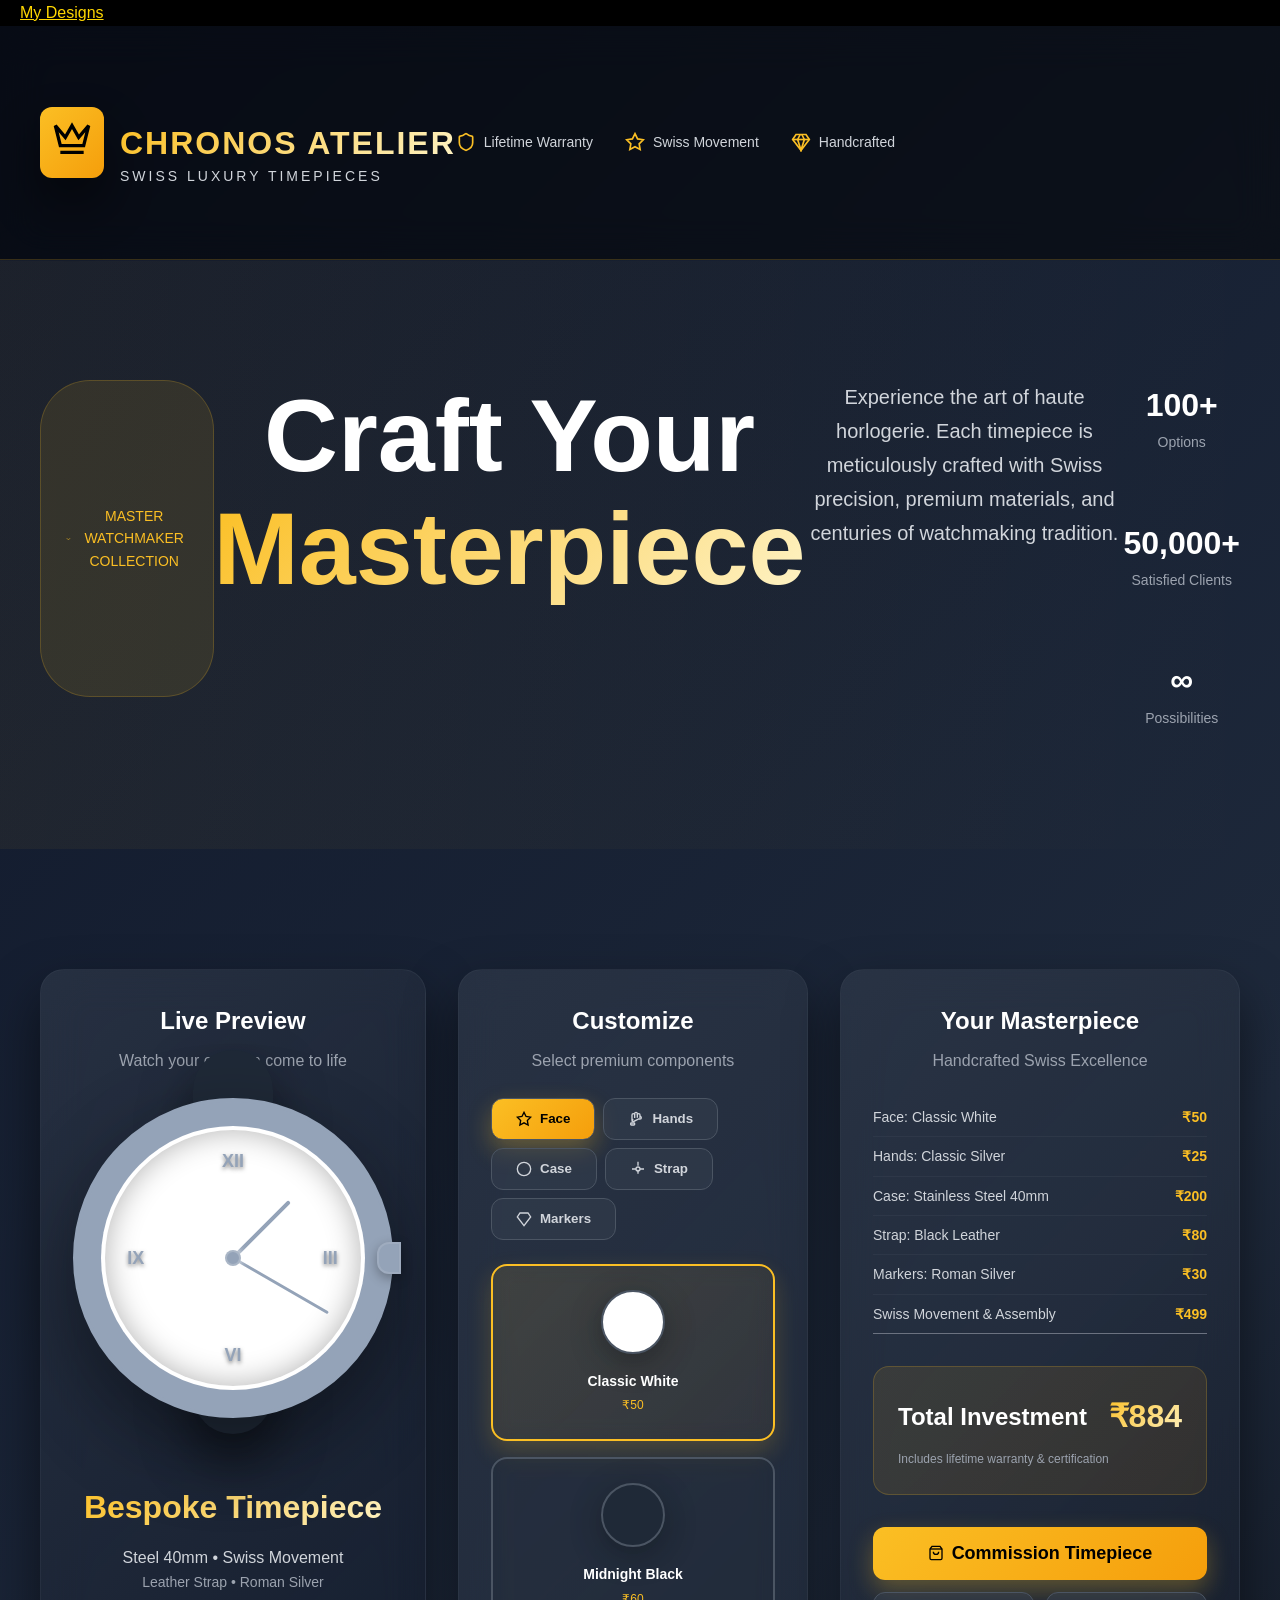
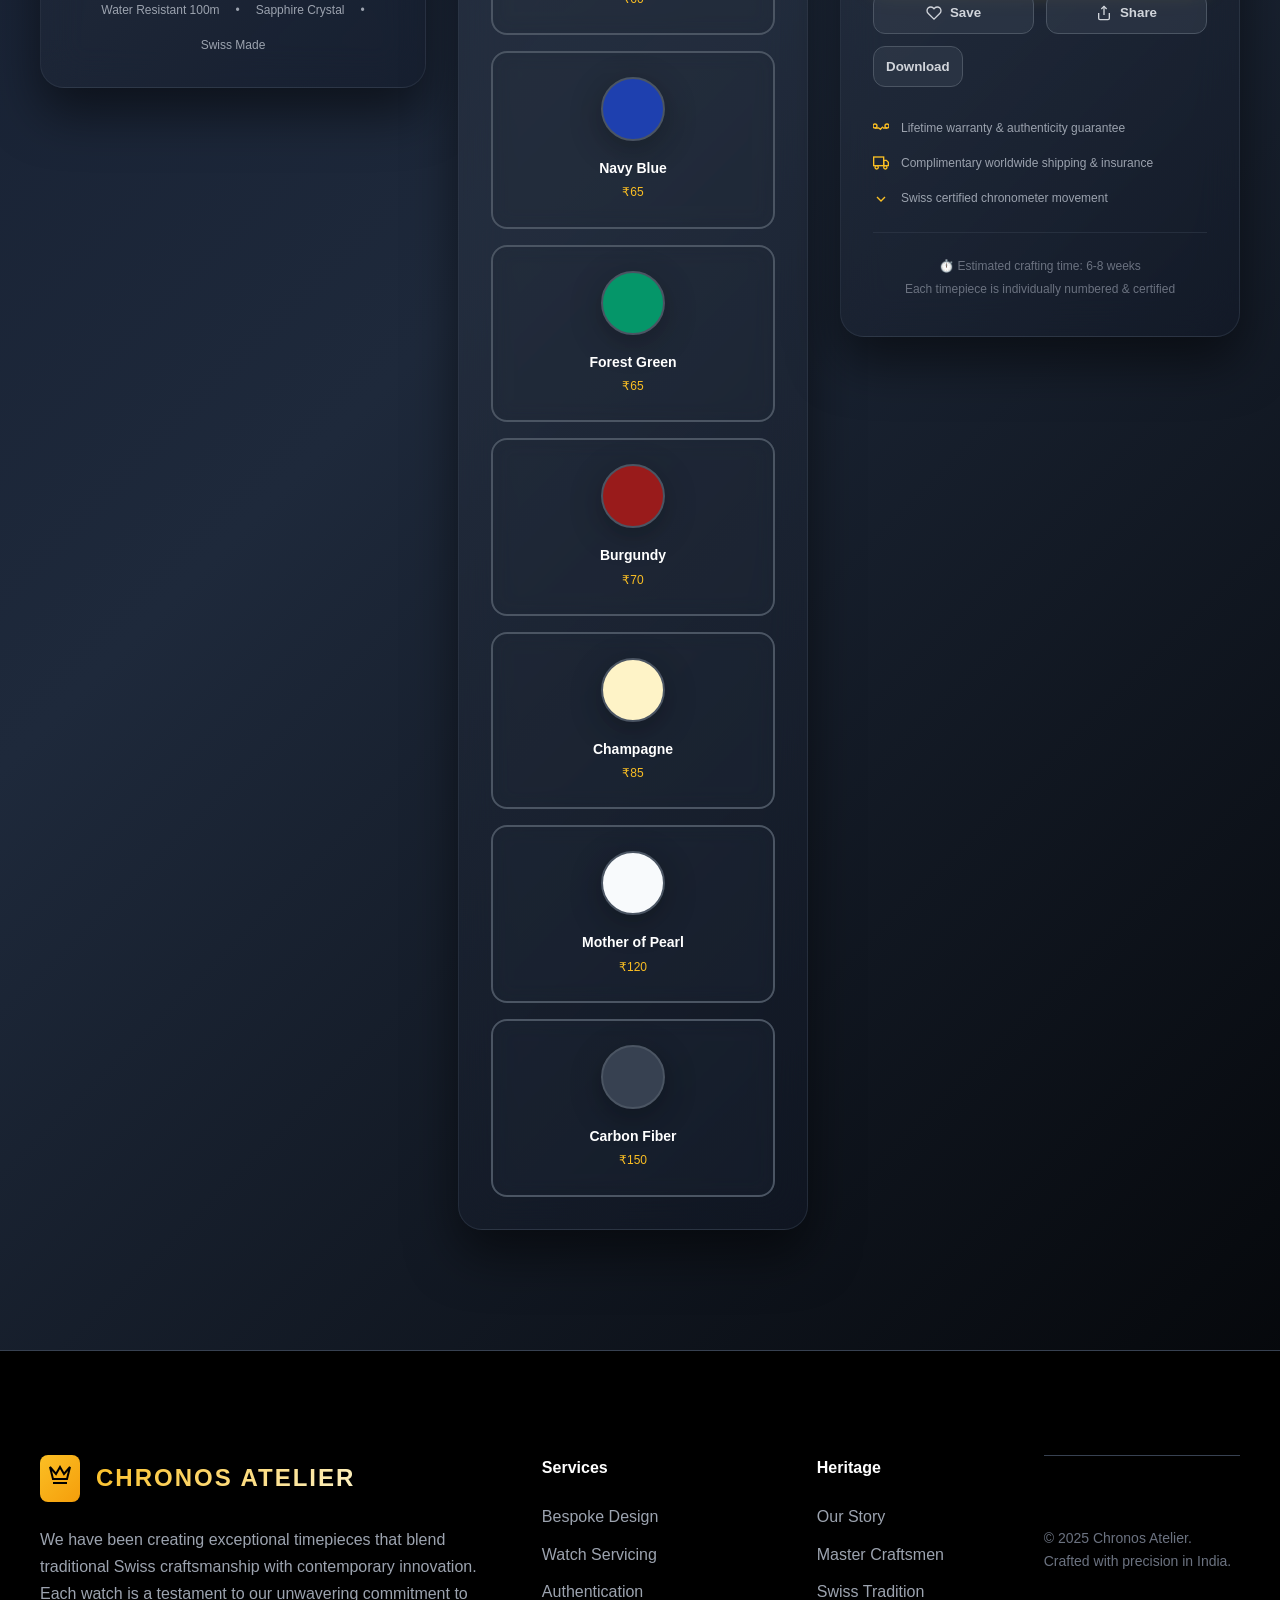
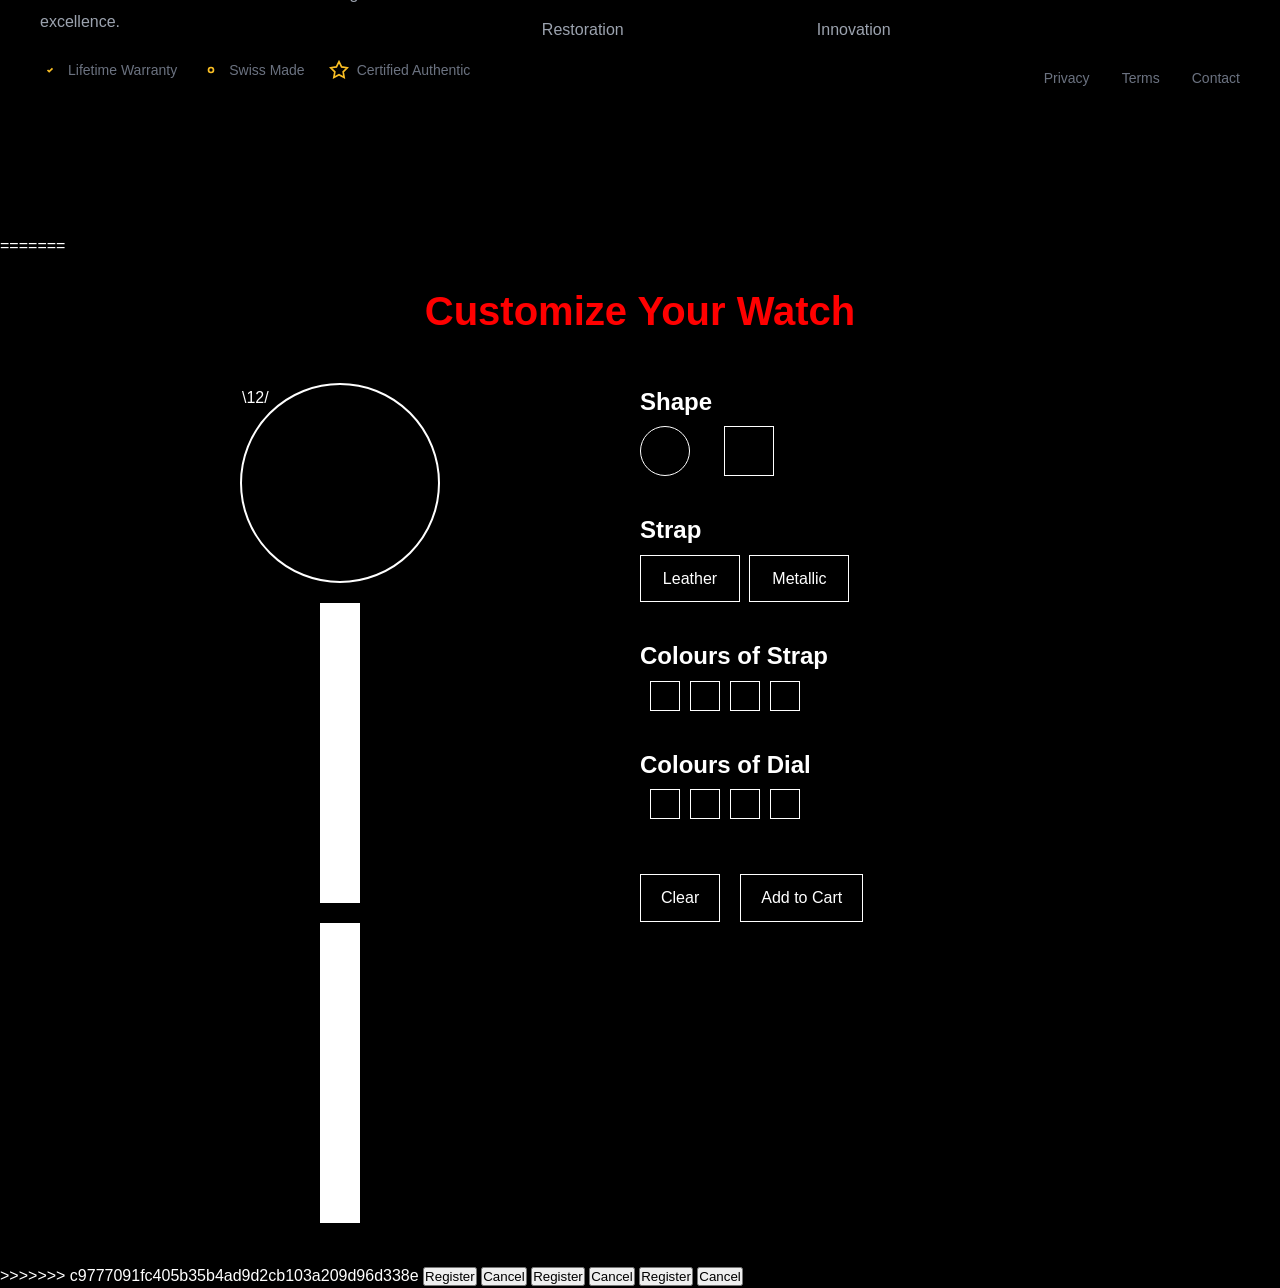
==== index.html @ 6aa7cb81 "test deploy" ====
<!DOCTYPE html>
<html lang="en">
<head>
    <meta charset="UTF-8">
    <meta name="viewport" content="width=device-width, initial-scale=1.0">
    <title>Chronos Atelier - Swiss Luxury Watch Customization</title>
    <link rel="stylesheet" href="style.css">
    <link rel="icon" type="image/png" href="icon.png">
    <a href="saved.html" style="color:gold; margin-left:20px;">My Designs</a>
</head>
<body>
    <div class="min-h-screen bg-gradient">
        <!-- Luxury Header -->
        <header class="header">
            <div class="container">
                <div class="header-content">
                    <div class="brand">
                        <div class="brand-icon">
                            <svg class="crown-icon" viewBox="0 0 24 24" fill="none" stroke="currentColor" stroke-width="2">
                                <path d="m2 4 3 12h14l3-12-6 7-4-7-4 7-6-7zm3 16h14">
                                <path d="M6 12l4-4 4 4 4-4"/>
                            </svg>
                        </div>
                        <div class="brand-text">
                            <h1 class="brand-title">CHRONOS ATELIER</h1>
                            <p class="brand-subtitle">Swiss Luxury Timepieces</p>
                        </div>
                    </div>
                    
                    <div class="header-features">
                        <div class="feature">
                            <svg class="feature-icon" viewBox="0 0 24 24" fill="none" stroke="currentColor" stroke-width="2">
                                <path d="M20 13c0 5-3.5 7.5-7.66 8.95a1 1 0 0 1-.67-.01C7.5 20.5 4 18 4 13V6a1 1 0 0 1 1-1c2 0 4.5-1.2 6.24-2.72a1.17 1.17 0 0 1 1.52 0C14.51 3.81 17 5 19 5a1 1 0 0 1 1 1z"/>
                            </svg>
                            <span>Lifetime Warranty</span>
                        </div>
                        <div class="feature">
                            <svg class="feature-icon" viewBox="0 0 24 24" fill="none" stroke="currentColor" stroke-width="2">
                                <polygon points="12,2 15.09,8.26 22,9.27 17,14.14 18.18,21.02 12,17.77 5.82,21.02 7,14.14 2,9.27 8.91,8.26"/>
                            </svg>
                            <span>Swiss Movement</span>
                        </div>
                        <div class="feature">
                            <svg class="feature-icon" viewBox="0 0 24 24" fill="none" stroke="currentColor" stroke-width="2">
                                <path d="M6 3h12l4 6-10 13L2 9l4-6z"/>
                                <path d="M11 3L8 9l4 13 4-13-3-6"/>
                                <path d="M2 9h20"/>
                            </svg>
                            <span>Handcrafted</span>
                        </div>
                    </div>
                </div>
            </div>
        </header>

        <!-- Hero Section -->
        <section class="hero">
            <div class="hero-overlay"></div>
            <div class="container hero-content">
                <div class="hero-badge">
                    <svg class="badge-icon" viewBox="0 0 24 24" fill="none" stroke="currentColor" stroke-width="2">
                        <path d="M6 9l6 6 6-6"/>
                    </svg>
                    <span>MASTER WATCHMAKER COLLECTION</span>
                </div>
                
                <h2 class="hero-title">
                    Craft Your
                    <span class="hero-title-accent">Masterpiece</span>
                </h2>
                
                <p class="hero-description">
                    Experience the art of haute horlogerie. Each timepiece is meticulously crafted with Swiss precision, 
                    premium materials, and centuries of watchmaking tradition.
                </p>
                
                <div class="hero-stats">
                    <div class="stat">
                        <div class="stat-number">100+</div>
                        <div class="stat-label">Options</div>
                    </div>
                    <div class="stat">
                        <div class="stat-number">50,000+</div>
                        <div class="stat-label">Satisfied Clients</div>
                    </div>
                    <div class="stat">
                        <div class="stat-number">∞</div>
                        <div class="stat-label">Possibilities</div>
                    </div>
                </div>
            </div>
        </section>

        <!-- Main Customization Area -->
        <main class="main-content">
            <div class="container">
                <div class="customization-grid">
                    <!-- Watch Display -->
                    <div class="watch-display-section">
                        <div class="watch-display-card">
                            <div class="card-header">
                                <h3 class="card-title">Live Preview</h3>
                                <p class="card-subtitle">Watch your creation come to life</p>
                            </div>
                            <div id="watchDisplay" class="watch-display">
                                <!-- Watch will be rendered here by JavaScript -->
                            </div>
                        </div>
                    </div>

                    <!-- Customization Panel -->
                    <div class="customization-section">
                        <div class="customization-card">
                            <div class="card-header">
                                <h3 class="card-title">Customize</h3>
                                <p class="card-subtitle">Select premium components</p>
                            </div>
                            
                            <!-- Tabs -->
                            <div class="tabs">
                                <button class="tab active" data-tab="face">
                                    <svg class="tab-icon" viewBox="0 0 24 24" fill="none" stroke="currentColor" stroke-width="2">
                                        <path d="M12 2l3.09 6.26L22 9.27l-5 4.87 1.18 6.88L12 17.77l-6.18 3.25L7 14.14 2 9.27l6.91-1.01L12 2z"/>
                                    </svg>
                                    <span>Face</span>
                                </button>
                                <button class="tab" data-tab="hands">
                                    <svg class="tab-icon" viewBox="0 0 24 24" fill="none" stroke="currentColor" stroke-width="2">
                                        <path d="M18 11V6a2 2 0 0 0-2-2v0a2 2 0 0 0-2 2v0"/>
                                        <path d="M14 10V4a2 2 0 0 0-2-2v0a2 2 0 0 0-2 2v2"/>
                                        <path d="M10 10.5V6a2 2 0 0 0-2-2v0a2 2 0 0 0-2 2v8"/>
                                        <path d="M18 8a2 2 0 1 1 0 4h-2l-8 4-2-1 1.5-3"/>
                                        <path d="M9 21a1 1 0 0 0 1-1v-1a1 1 0 0 0-1-1H5a1 1 0 0 0-1 1v1a1 1 0 0 0 1 1h4z"/>
                                    </svg>
                                    <span>Hands</span>
                                </button>
                                <button class="tab" data-tab="case">
                                    <svg class="tab-icon" viewBox="0 0 24 24" fill="none" stroke="currentColor" stroke-width="2">
                                        <circle cx="12" cy="12" r="10"/>
                                    </svg>
                                    <span>Case</span>
                                </button>
                                <button class="tab" data-tab="strap">
                                    <svg class="tab-icon" viewBox="0 0 24 24" fill="none" stroke="currentColor" stroke-width="2">
                                        <circle cx="12" cy="12" r="3"/>
                                        <path d="M12 1v6m0 6v6"/>
                                        <path d="m21 12-6 0m-6 0-6 0"/>
                                    </svg>
                                    <span>Strap</span>
                                </button>
                                <button class="tab" data-tab="markers">
                                    <svg class="tab-icon" viewBox="0 0 24 24" fill="none" stroke="currentColor" stroke-width="2">
                                        <path d="M6 3h12l4 6-10 13L2 9l4-6z"/>
                                    </svg>
                                    <span>Markers</span>
                                </button>
                            </div>

                            <!-- Options Grid -->
                            <div id="optionsGrid" class="options-grid">
                                <!-- Options will be rendered here by JavaScript -->
                            </div>
                        </div>
                    </div>

                    <!-- Price & Actions -->
                    <div class="price-section">
                        <div id="priceDisplay" class="price-card">
                            <!-- Price display will be rendered here by JavaScript -->
                        </div>
                    </div>
                </div>
            </div>
        </main>

        <!-- Premium Footer -->
        <footer class="footer">
            <div class="container">
                <div class="footer-content">
                    <div class="footer-brand">
                        <div class="brand">
                            <div class="brand-icon small">
                                <svg class="crown-icon" viewBox="0 0 24 24" fill="none" stroke="currentColor" stroke-width="2">
                                    <path d="m2 4 3 12h14l3-12-6 7-4-7-4 7-6-7zm3 16h14">
                                    <path d="M6 12l4-4 4 4 4-4"/>
                                </svg>
                            </div>
                            <span class="brand-title">CHRONOS ATELIER</span>
                        </div>
                        <p class="footer-description">
                            We have been creating exceptional timepieces that blend traditional Swiss 
                            craftsmanship with contemporary innovation. Each watch is a testament to our unwavering 
                            commitment to excellence.
                        </p>
                        <div class="footer-features">
                            <div class="footer-feature">
                                <svg class="feature-icon" viewBox="0 0 24 24" fill="none" stroke="currentColor" stroke-width="2">
                                    <path d="M9 12l2 2 4-4"/>
                                </svg>
                                <span>Lifetime Warranty</span>
                            </div>
                            <div class="footer-feature">
                                <svg class="feature-icon" viewBox="0 0 24 24" fill="none" stroke="currentColor" stroke-width="2">
                                    <circle cx="12" cy="12" r="3"/>
                                </svg>
                                <span>Swiss Made</span>
                            </div>
                            <div class="footer-feature">
                                <svg class="feature-icon" viewBox="0 0 24 24" fill="none" stroke="currentColor" stroke-width="2">
                                    <polygon points="12,2 15.09,8.26 22,9.27 17,14.14 18.18,21.02 12,17.77 5.82,21.02 7,14.14 2,9.27 8.91,8.26"/>
                                </svg>
                                <span>Certified Authentic</span>
                            </div>
                        </div>
                    </div>
                    
                    <div class="footer-column">
                        <h4 class="footer-title">Services</h4>
                        <ul class="footer-links">
                            <li><a href="#">Bespoke Design</a></li>
                            <li><a href="#">Watch Servicing</a></li>
                            <li><a href="#">Authentication</a></li>
                            <li><a href="#">Restoration</a></li>
                        </ul>
                    </div>
                    
                    <div class="footer-column">
                        <h4 class="footer-title">Heritage</h4>
                        <ul class="footer-links">
                            <li><a href="#">Our Story</a></li>
                            <li><a href="#">Master Craftsmen</a></li>
                            <li><a href="#">Swiss Tradition</a></li>
                            <li><a href="#">Innovation</a></li>
                        </ul>
                    </div>
                </div>
                
                <div class="footer-bottom">
                    <p class="footer-copyright">
                        © 2025 Chronos Atelier. Crafted with precision in India.
                    </p>
                    <div class="footer-legal">
                        <a href="#">Privacy</a>
                        <a href="#">Terms</a>
                        <a href="#">Contact</a>
                    </div>
                </div>
            </div>
        </footer>
    </div>
    <div id="loginModal" class="login-modal hidden">
  <div class="login-box">
    <h2>Login Required</h2>

    <input type="email" id="email" placeholder="Enter email">
    <input type="password" id="password" placeholder="Enter password">

    <p id="authMessage" class="auth-message"></p>

    <div class="login-actions">
      <button onclick="login()">Login</button>
      <button onclick="closeLogin()">Cancel</button>
    </div>

    <p class="register-link">
      Don't have an account? <span onclick="showRegister()">Register</span>
    </p>
  </div>
</div>
<div id="registerModal" class="login-modal hidden">
  <div class="login-box">
    <h2>Create Account</h2>

    <input type="email" id="regEmail" placeholder="Enter email">
    <input type="password" id="regPassword" placeholder="Enter password">

    <p id="registerMessage" class="auth-message"></p>

    <div class="login-actions">
      <button onclick="register()">Register</button>
      <button onclick="closeRegister()">Cancel</button>
    </div>
  </div>
</div>
    
    <script src="script.js"></script>
    <script src="https://html2canvas.hertzen.com/dist/html2canvas.min.js"></script>
</body>
</html>
=======
<!DOCTYPE html>
<html lang="en">
<head>
  <meta charset="UTF-8">
  <meta name="viewport" content="width=device-width, initial-scale=1.0">
  <title>Watch Customization</title>
  <link rel="icon" type="image/x-icon" href="Icon.png">         
  <link rel="stylesheet" href="style.css">              
  <script src="script.js"></script>
</head>
<body>
  <h1>Customize Your Watch</h1>
  <div class="container">
    
    <!-- Watch Preview -->
    <div class="watch-preview">
      <div class="watch-dial">\12/</div>
      <div class="watch-strap1"></div>
      <div class="watch-strap2"></div>
    </div>  

    <!-- Customization Options -->
    <div class="options">
      
      <!-- Shape -->
      <div class="section">
        <h2>Shape</h2>
        <div class="shape-options">
          <div class="circle-shape"></div>
          <div class="square-shape"></div>
        </div>
      </div>

      <!-- Strap -->
      <div class="section">
        <h2>Strap</h2>
        <div class="strap-type">
          <div class="option-box">Leather</div>
          <div class="option-box">Metallic</div>
        </div>
      </div>

      <!-- Strap Colors -->
      <div class="section">
        <h2>Colours of Strap</h2>
        <div class="color-row">
          <div class="color-box1"></div>
          <div class="color-box"></div>
          <div class="color-box"></div>
          <div class="color-box"></div>
          <div class="color-box"></div>
        </div>
      </div>

      <!-- Dial Colors -->
      <div class="section">
        <h2>Colours of Dial</h2>
        <div class="color-row">
          <div class="color-box6"></div>
          <div class="color-box"></div>
          <div class="color-box"></div>
          <div class="color-box"></div>
          <div class="color-box"></div>
        </div>
      </div>

      <!-- Buttons -->
      <div class="section buttons">
        <div class="btn">Clear</div>
        <div class="btn">Add to Cart</div>
      </div>

    </div>
  </div>
</body>
</html>
>>>>>>> c9777091fc405b35b4ad9d2cb103a209d96d338e

      <button onclick="register()">Register</button>
      <button onclick="closeRegister()">Cancel</button>
    </div>
  </div>
</div>
    
    <script src="script.js"></script>
    <script src="https://html2canvas.hertzen.com/dist/html2canvas.min.js"></script>
</body>
</html>
      <button onclick="register()">Register</button>
      <button onclick="closeRegister()">Cancel</button>
    </div>
  </div>
</div>
    
    <script src="script.js"></script>
    <script src="https://html2canvas.hertzen.com/dist/html2canvas.min.js"></script>
</body>
</html>
      <button onclick="register()">Register</button>
      <button onclick="closeRegister()">Cancel</button>
    </div>
  </div>
</div>
    
    <script src="script.js"></script>
    <script src="https://html2canvas.hertzen.com/dist/html2canvas.min.js"></script>
</body>
</html>
---- style.css ----
/* Reset and Base Styles */
* {
    margin: 0;
    padding: 0;
    box-sizing: border-box;
}

body {
    font-family: -apple-system, BlinkMacSystemFont, 'Segoe UI', Roboto, Oxygen, Ubuntu, Cantarell, sans-serif;
    line-height: 1.6;
    color: #ffffff;
}

.container {
    max-width: 1400px;
    margin: 0 auto;
    padding: 0 24px;
}

/* Background Gradients */
.bg-gradient {
    background: linear-gradient(135deg, #0f172a 0%, #1e293b 50%, #000000 100%);
    min-height: 100vh;
}

/* Header Styles */
.header {
    background: rgba(0, 0, 0, 0.5);
    backdrop-filter: blur(20px);
    border-bottom: 1px solid rgba(251, 191, 36, 0.2);
    position: sticky;
    top: 0;
    z-index: 100;
}

.header-content {
    display: flex;
    justify-content: space-between;
    align-items: center;
    padding: 32px 0;
}

.brand {
    display: flex;
    align-items: center;
    gap: 16px;
}

.brand-icon {
    background: linear-gradient(135deg, #fbbf24 0%, #f59e0b 100%);
    padding: 12px;
    border-radius: 12px;
    box-shadow: 0 25px 50px rgba(0, 0, 0, 0.5);
}

.brand-icon.small {
    padding: 8px;
    border-radius: 8px;
}

.crown-icon {
    width: 40px;
    height: 40px;
    color: #000000;
}

.brand-icon.small .crown-icon {
    width: 24px;
    height: 24px;
}

.brand-title {
    font-size: 32px;
    font-weight: 700;
    background: linear-gradient(135deg, #fbbf24 0%, #fef3c7 100%);
    -webkit-background-clip: text;
    background-clip: text;
    -webkit-text-fill-color: transparent;
    letter-spacing: 2px;
}

.brand-subtitle {
    color: #d1d5db;
    font-size: 14px;
    letter-spacing: 3px;
    text-transform: uppercase;
    margin-top: -4px;
}

.header-features {
    display: flex;
    gap: 32px;
}

.feature {
    display: flex;
    align-items: center;
    gap: 8px;
    color: #d1d5db;
}

.feature-icon {
    width: 20px;
    height: 20px;
    color: #fbbf24;
}

.feature span {
    font-size: 14px;
}

/* Hero Section */
.hero {
    position: relative;
    padding: 80px 0;
    overflow: hidden;
}

.hero-overlay {
    position: absolute;
    inset: 0;
    background: linear-gradient(90deg, rgba(251, 191, 36, 0.05) 0%, transparent 100%);
}

.hero-content {
    text-align: center;
    position: relative;
    z-index: 10;
}

.hero-badge {
    display: inline-flex;
    align-items: center;
    gap: 8px;
    background: rgba(251, 191, 36, 0.1);
    border: 1px solid rgba(251, 191, 36, 0.2);
    border-radius: 50px;
    padding: 8px 24px;
    margin-bottom: 32px;
}

.badge-icon {
    width: 16px;
    height: 16px;
    color: #fbbf24;
}

.hero-badge span {
    color: #fbbf24;
    font-size: 14px;
    font-weight: 500;
}

.hero-title {
    font-size: clamp(48px, 8vw, 112px);
    font-weight: 700;
    color: #ffffff;
    margin-bottom: 24px;
    line-height: 1.1;
}

.hero-title-accent {
    display: block;
    background: linear-gradient(135deg, #fbbf24 0%, #fef3c7 100%);
    -webkit-background-clip: text;
    background-clip: text;
    -webkit-text-fill-color: transparent;
}

.hero-description {
    font-size: 20px;
    color: #d1d5db;
    margin-bottom: 48px;
    max-width: 768px;
    margin-left: auto;
    margin-right: auto;
    line-height: 1.7;
}

.hero-stats {
    display: flex;
    justify-content: center;
    gap: 64px;
    flex-wrap: wrap;
    color: #9ca3af;
}

.stat {
    text-align: center;
}

.stat-number {
    font-size: 32px;
    font-weight: 700;
    color: #ffffff;
}

.stat-label {
    font-size: 14px;
}

/* Main Content */
.main-content {
    padding: 80px 0;
}

.customization-grid {
    display: grid;
    grid-template-columns: 1fr 1fr 400px;
    gap: 32px;
}

/* Cards */
.watch-display-card,
.customization-card,
.price-card {
    background: linear-gradient(135deg, rgba(55, 65, 81, 0.5) 0%, rgba(17, 24, 39, 0.5) 100%);
    backdrop-filter: blur(20px);
    border-radius: 24px;
    box-shadow: 0 25px 50px rgba(0, 0, 0, 0.5);
    border: 1px solid rgba(55, 65, 81, 0.5);
    padding: 32px;
}

.price-card {
    position: sticky;
    top: 32px;
}

.card-header {
    text-align: center;
    margin-bottom: 24px;
}

.card-title {
    font-size: 24px;
    font-weight: 700;
    color: #ffffff;
    margin-bottom: 8px;
}

.card-subtitle {
    color: #9ca3af;
}

/* Watch Display */
.watch-display {
    display: flex;
    flex-direction: column;
    align-items: center;
    gap: 32px;
}

.watch-container {
    position: relative;
}

.watch-strap {
    width: 80px;
    height: 384px;
    border-radius: 50px;
    position: absolute;
    top: -48px;
    left: 50%;
    transform: translateX(-50%);
    box-shadow: 0 25px 50px rgba(0, 0, 0, 0.5);
    transition: all 0.5s ease;
}

.watch-case {
    width: 320px;
    height: 320px;
    border-radius: 50%;
    padding: 24px;
    box-shadow: 0 30px 80px rgba(0, 0, 0, 0.4);
    border: 4px solid;
    position: relative;
    transition: all 0.5s ease;
}

.watch-face {
    width: 100%;
    height: 100%;
    border-radius: 50%;
    position: relative;
    overflow: hidden;
    transition: all 0.5s ease;
    border: 4px solid rgba(255, 255, 255, 0.3);
    box-shadow: inset 0 0 30px rgba(0, 0, 0, 0.3);
}

.watch-markers {
    position: absolute;
    inset: 0;
}

.marker {
    position: absolute;
    transform: translate(-50%, -50%);
    font-weight: 700;
    text-shadow: 0 2px 4px rgba(0, 0, 0, 0.5);
}

.marker.roman {
    font-size: 18px;
}

.marker.arabic {
    font-size: 18px;
}

.marker.indices {
    width: 6px;
    height: 24px;
    border-radius: 3px;
}

.marker.indices.major {
    width: 6px;
    height: 24px;
}

.marker.indices.minor {
    width: 4px;
    height: 16px;
}

.marker.diamonds {
    width: 12px;
    height: 12px;
    border-radius: 50%;
    box-shadow: 0 0 8px rgba(255, 255, 255, 0.8);
    filter: brightness(1.5);
}

.marker.dots {
    border-radius: 50%;
}

.marker.dots.major {
    width: 10px;
    height: 10px;
    box-shadow: 0 0 4px currentColor;
}

.marker.dots.minor {
    width: 6px;
    height: 6px;
}

.marker.lines {
    border-radius: 2px;
}

.marker.lines.major {
    width: 4px;
    height: 20px;
}

.marker.lines.minor {
    width: 2px;
    height: 12px;
}

.watch-hands {
    position: absolute;
    inset: 0;
}

.watch-hand {
    position: absolute;
    top: 50%;
    left: 50%;
    transform-origin: bottom center;
    border-radius: 50px;
    box-shadow: 0 0 8px currentColor;
    transition: all 0.7s ease;
}

.hour-hand {
    width: 4px;
    height: 80px;
    transform: translate(-50%, -100%) rotate(45deg);
}

.minute-hand {
    width: 3px;
    height: 110px;
    transform: translate(-50%, -100%) rotate(120deg);
}

.second-hand {
    width: 1px;
    height: 120px;
    background-color: #ef4444 !important;
    transform: translate(-50%, -100%) rotate(270deg);
    box-shadow: 0 0 6px #ef4444;
}

.center-dot {
    position: absolute;
    width: 16px;
    height: 16px;
    border-radius: 50%;
    top: 50%;
    left: 50%;
    transform: translate(-50%, -50%);
    z-index: 30;
    box-shadow: 0 0 10px currentColor;
    border: 2px solid rgba(255, 255, 255, 0.2);
}

.crown {
    position: absolute;
    width: 24px;
    height: 32px;
    border-radius: 12px 0 0 12px;
    right: -12px;
    top: 50%;
    transform: translateY(-50%);
    box-shadow: 0 4px 12px rgba(0, 0, 0, 0.3);
    border: 2px solid rgba(255, 255, 255, 0.1);
}

.watch-details {
    text-align: center;
    margin-top: 32px;
}

.watch-title {
    font-size: 32px;
    font-weight: 700;
    background: linear-gradient(135deg, #fbbf24 0%, #fef3c7 100%);
    -webkit-background-clip: text;
    background-clip: text;
    -webkit-text-fill-color: transparent;
    margin-bottom: 12px;
}

.watch-specs {
    color: #d1d5db;
    margin-bottom: 8px;
}

.watch-features {
    display: flex;
    justify-content: center;
    gap: 16px;
    font-size: 12px;
    color: #9ca3af;
    flex-wrap: wrap;
}

/* Tabs */
.tabs {
    display: flex;
    flex-wrap: wrap;
    gap: 8px;
    margin-bottom: 24px;
}

.tab {
    display: flex;
    align-items: center;
    gap: 8px;
    padding: 12px 24px;
    border-radius: 12px;
    font-weight: 600;
    transition: all 0.3s ease;
    border: 1px solid #4b5563;
    background: rgba(55, 65, 81, 0.5);
    color: #d1d5db;
    cursor: pointer;
}

.tab:hover {
    background: rgba(75, 85, 99, 0.5);
    color: #ffffff;
}

.tab.active {
    background: linear-gradient(135deg, #fbbf24 0%, #f59e0b 100%);
    color: #000000;
    box-shadow: 0 10px 25px rgba(251, 191, 36, 0.3);
}

.tab-icon {
    width: 16px;
    height: 16px;
}

/* Options Grid */
.options-grid {
    display: grid;
    grid-template-columns: repeat(auto-fit, minmax(140px, 1fr));
    gap: 16px;
}

.option {
    padding: 24px;
    border-radius: 16px;
    border: 2px solid #4b5563;
    transition: all 0.3s ease;
    background: rgba(31, 41, 55, 0.3);
    backdrop-filter: blur(10px);
    cursor: pointer;
    text-align: center;
}

.option:hover {
    transform: scale(1.05);
    box-shadow: 0 10px 25px rgba(0, 0, 0, 0.3);
    border-color: #6b7280;
}

.option.selected {
    border-color: #fbbf24;
    box-shadow: 0 10px 25px rgba(251, 191, 36, 0.2);
    background: linear-gradient(135deg, rgba(251, 191, 36, 0.1) 0%, rgba(245, 158, 11, 0.05) 100%);
}

.option-preview {
    width: 64px;
    height: 64px;
    border-radius: 50%;
    margin: 0 auto 16px;
    border: 2px solid #4b5563;
    box-shadow: 0 8px 32px rgba(0, 0, 0, 0.3);
    transition: all 0.3s ease;
}

.option:hover .option-preview {
    box-shadow: 0 12px 40px rgba(0, 0, 0, 0.4);
}

.option-name {
    font-size: 14px;
    font-weight: 600;
    color: #ffffff;
    margin-bottom: 4px;
}

.option-material {
    font-size: 12px;
    color: #9ca3af;
    margin-bottom: 4px;
}

.option-price {
    font-size: 12px;
    font-weight: 500;
    color: #fbbf24;
}

/* Price Display */
.price-breakdown {
    margin-bottom: 32px;
}

.price-item {
    display: flex;
    justify-content: space-between;
    align-items: center;
    padding: 8px 0;
    border-bottom: 1px solid rgba(55, 65, 81, 0.5);
    font-size: 14px;
}

.price-item-name {
    color: #d1d5db;
}

.price-item-value {
    font-weight: 600;
    color: #fbbf24;
}

.price-total {
    background: linear-gradient(135deg, rgba(251, 191, 36, 0.1) 0%, rgba(245, 158, 11, 0.1) 100%);
    border: 1px solid rgba(251, 191, 36, 0.2);
    border-radius: 16px;
    padding: 24px;
    margin-bottom: 32px;
}

.price-total-row {
    display: flex;
    justify-content: space-between;
    align-items: center;
}

.price-total-label {
    font-size: 24px;
    font-weight: 700;
    color: #ffffff;
}

.price-total-value {
    font-size: 32px;
    font-weight: 700;
    background: linear-gradient(135deg, #fbbf24 0%, #fef3c7 100%);
    -webkit-background-clip: text;
    background-clip: text;
    -webkit-text-fill-color: transparent;
}

.price-note {
    font-size: 12px;
    color: #9ca3af;
    margin-top: 8px;
}

.action-buttons {
    margin-bottom: 32px;
}

.btn-primary {
    width: 100%;
    background: linear-gradient(135deg, #fbbf24 0%, #f59e0b 100%);
    color: #000000;
    padding: 16px;
    border-radius: 12px;
    font-weight: 700;
    font-size: 18px;
    border: none;
    cursor: pointer;
    transition: all 0.3s ease;
    box-shadow: 0 10px 25px rgba(251, 191, 36, 0.3);
    display: flex;
    align-items: center;
    justify-content: center;
    gap: 8px;
    margin-bottom: 12px;
}

.btn-primary:hover {
    background: linear-gradient(135deg, #f59e0b 0%, #d97706 100%);
    box-shadow: 0 15px 35px rgba(251, 191, 36, 0.5);
    transform: scale(1.02);
}

.secondary-buttons {
    display: grid;
    grid-template-columns: 1fr 1fr;
    gap: 12px;
}

.btn-secondary {
    background: rgba(55, 65, 81, 0.5);
    color: #d1d5db;
    padding: 12px;
    border-radius: 12px;
    font-weight: 600;
    border: 1px solid #4b5563;
    cursor: pointer;
    transition: all 0.3s ease;
    display: flex;
    align-items: center;
    justify-content: center;
    gap: 8px;
}

.btn-secondary:hover {
    background: rgba(75, 85, 99, 0.5);
    color: #ffffff;
}

.btn-icon {
    width: 16px;
    height: 16px;
}

.guarantees {
    margin-bottom: 24px;
}

.guarantee {
    display: flex;
    align-items: center;
    gap: 12px;
    margin-bottom: 16px;
    font-size: 12px;
    color: #9ca3af;
}

.guarantee-icon {
    width: 16px;
    height: 16px;
    color: #fbbf24;
}

.delivery-info {
    padding-top: 24px;
    border-top: 1px solid rgba(55, 65, 81, 0.5);
    text-align: center;
}

.delivery-info p {
    font-size: 12px;
    color: #6b7280;
    margin-bottom: 4px;
}

/* Footer */
.footer {
    background: #000000;
    border-top: 1px solid #374151;
    padding: 64px 0;
}

.footer-content {
    display: grid;
    grid-template-columns: 2fr 1fr 1fr;
    gap: 48px;
    margin-bottom: 48px;
}

.footer-brand .brand-title {
    font-size: 24px;
}

.footer-description {
    color: #9ca3af;
    margin: 24px 0;
    line-height: 1.7;
}

.footer-features {
    display: flex;
    flex-wrap: wrap;
    gap: 24px;
}

.footer-feature {
    display: flex;
    align-items: center;
    gap: 8px;
    font-size: 14px;
    color: #6b7280;
}

.footer-title {
    font-weight: 700;
    color: #ffffff;
    margin-bottom: 24px;
}

.footer-links {
    list-style: none;
}

.footer-links li {
    margin-bottom: 12px;
}

.footer-links a {
    color: #9ca3af;
    text-decoration: none;
    transition: color 0.3s ease;
}

.footer-links a:hover {
    color: #fbbf24;
}

.footer-bottom {
    display: flex;
    justify-content: space-between;
    align-items: center;
    padding-top: 32px;
    border-top: 1px solid #374151;
    flex-wrap: wrap;
    gap: 16px;
}

.footer-copyright {
    color: #6b7280;
    font-size: 14px;
}

.footer-legal {
    display: flex;
    gap: 32px;
}

.footer-legal a {
    color: #6b7280;
    text-decoration: none;
    font-size: 14px;
    transition: color 0.3s ease;
}

.footer-legal a:hover {
    color: #fbbf24;
}

/* LOGIN MODAL UPGRADE */
.login-modal {
  position: fixed;
  inset: 0;
  background: rgba(0, 0, 0, 0.75);
  backdrop-filter: blur(8px);
  display: flex;
  align-items: center;
  justify-content: center;
  z-index: 999;
}

/* Glass Card */
.login-box {
  background: linear-gradient(135deg, rgba(31,41,55,0.9), rgba(17,24,39,0.95));
  border: 1px solid rgba(251,191,36,0.2);
  border-radius: 20px;
  padding: 40px;
  width: 380px;
  text-align: center;
  box-shadow: 0 25px 60px rgba(0,0,0,0.7);
  animation: fadeInScale 0.3s ease;
}

/* Title */
.login-box h2 {
  color: #fbbf24;
  margin-bottom: 24px;
  font-size: 26px;
  font-weight: 700;
}

/* Inputs */
.login-box input {
  width: 100%;
  padding: 12px 14px;
  margin-bottom: 16px;
  border-radius: 10px;
  border: 1px solid #4b5563;
  background: rgba(0,0,0,0.4);
  color: #fff;
  font-size: 14px;
  outline: none;
  transition: 0.3s;
}

.login-box input:focus {
  border-color: #fbbf24;
  box-shadow: 0 0 10px rgba(251,191,36,0.3);
}

/* Buttons container */
.login-actions {
  display: flex;
  gap: 12px;
  margin-top: 10px;
}

/* Login button (primary) */
.login-box button:first-child {
  flex: 1;
  background: linear-gradient(135deg, #fbbf24, #f59e0b);
  border: none;
  padding: 12px;
  border-radius: 10px;
  font-weight: 700;
  color: #000;
  cursor: pointer;
  transition: 0.3s;
}

.login-box button:first-child:hover {
  transform: scale(1.03);
  box-shadow: 0 10px 20px rgba(251,191,36,0.4);
}

/* Cancel button */
.login-box button:last-child {
  flex: 1;
  background: rgba(55,65,81,0.6);
  border: 1px solid #4b5563;
  color: #ddd;
  padding: 12px;
  border-radius: 10px;
  cursor: pointer;
  transition: 0.3s;
}

.login-box button:last-child:hover {
  background: rgba(75,85,99,0.7);
  color: #fff;
}

/* Animation */
@keyframes fadeInScale {
  from {
    opacity: 0;
    transform: scale(0.9);
  }
  to {
    opacity: 1;
    transform: scale(1);
  }
}

.auth-message {
  font-size: 13px;
  color: #f87171;
  margin-bottom: 10px;
}

.register-link {
  margin-top: 15px;
  font-size: 13px;
  color: #9ca3af;
}

.register-link span {
  color: #fbbf24;
  cursor: pointer;
}

.hidden {
  display: none !important;
}
/* Responsive Design */
@media (max-width: 1200px) {
    .customization-grid {
        grid-template-columns: 1fr 1fr;
        gap: 24px;
    }
    
    .price-section {
        grid-column: 1 / -1;
    }
}

@media (max-width: 768px) {
    .header-features {
        display: none;
    }
    
    .hero-stats {
        gap: 32px;
    }
    
    .customization-grid {
        grid-template-columns: 1fr;
        gap: 24px;
    }
    
    .watch-case {
        width: 280px;
        height: 280px;
    }
    
    .tabs {
        justify-content: center;
    }
    
    .tab {
        flex: 1;
        min-width: 0;
        justify-content: center;
    }
    
    .tab span {
        display: none;
    }
    
    .footer-content {
        grid-template-columns: 1fr;
        gap: 32px;
    }
    
    .footer-bottom {
        flex-direction: column;
        text-align: center;
    }
}

@media (max-width: 480px) {
    .container {
        padding: 0 16px;
    }
    
    .watch-display-card,
    .customization-card,
    .price-card {
        padding: 24px;
    }
    
    .options-grid {
        grid-template-columns: repeat(2, 1fr);
    }
}

body {
  background-color: black;
  color: white;
  font-family: sans-serif;
  margin: 0;
  padding: 0;
}

h1 {
  text-align: center;
  color: red;
  font-size: 40px;
  margin-top: 20px;
}

.container {
  display: flex;
  justify-content: space-between;
  padding: 40px;
}

.watch-preview {
  flex: 1;
  display: flex;
  flex-direction: column;
  align-items: center;
  gap: 20px;
}

.watch-dial {
  width: 200px;
  height: 200px;
  border: 2px solid white;
  border-radius: 50%;
}

.watch-strap1 {
  width: 40px;
  height: 300px;
  background-color: white;
}

.watch-strap2 {
  width: 40px;
  height: 300px;
  background-color: white;
  bottom: 50%;
}

.options {
  flex: 1;
  display: flex;
  flex-direction: column;
  gap: 25px;
}

.section {
  margin-bottom: 10px;
}

.shape-options {
  display: flex;
  gap: 10px;
  margin-top: 5px;
}

.circle-shape{
  width: 50px;
  height: 50px;
  border: 1px solid white;
}
.square-shape {
  width: 50px;
  height: 50px;
  border: 1px solid white;
  margin-left: 4%;
}

.circle-shape {
  border-radius: 50%;
}

.option-box {
  border: 1px solid white;
  padding: 10px;
  margin: 5px 5px 0 0;
  display: inline-block;
  text-align: center;
  width: 100px;
}

.color-row {
  display: flex;
  gap: 10px;
  margin-top: 5px;
}

.color-box {
  width: 30px;
  height: 30px;
  border: 1px solid white;
  text-align: center;
  line-height: 30px;
}

.buttons {
  display: flex;
  gap: 20px;
  margin-top: 20px;
}

.btn {
  border: 1px solid white;
  padding: 10px 20px;
  cursor: pointer;
}
---- style.css ----
/* Reset and Base Styles */
* {
    margin: 0;
    padding: 0;
    box-sizing: border-box;
}

body {
    font-family: -apple-system, BlinkMacSystemFont, 'Segoe UI', Roboto, Oxygen, Ubuntu, Cantarell, sans-serif;
    line-height: 1.6;
    color: #ffffff;
}

.container {
    max-width: 1400px;
    margin: 0 auto;
    padding: 0 24px;
}

/* Background Gradients */
.bg-gradient {
    background: linear-gradient(135deg, #0f172a 0%, #1e293b 50%, #000000 100%);
    min-height: 100vh;
}

/* Header Styles */
.header {
    background: rgba(0, 0, 0, 0.5);
    backdrop-filter: blur(20px);
    border-bottom: 1px solid rgba(251, 191, 36, 0.2);
    position: sticky;
    top: 0;
    z-index: 100;
}

.header-content {
    display: flex;
    justify-content: space-between;
    align-items: center;
    padding: 32px 0;
}

.brand {
    display: flex;
    align-items: center;
    gap: 16px;
}

.brand-icon {
    background: linear-gradient(135deg, #fbbf24 0%, #f59e0b 100%);
    padding: 12px;
    border-radius: 12px;
    box-shadow: 0 25px 50px rgba(0, 0, 0, 0.5);
}

.brand-icon.small {
    padding: 8px;
    border-radius: 8px;
}

.crown-icon {
    width: 40px;
    height: 40px;
    color: #000000;
}

.brand-icon.small .crown-icon {
    width: 24px;
    height: 24px;
}

.brand-title {
    font-size: 32px;
    font-weight: 700;
    background: linear-gradient(135deg, #fbbf24 0%, #fef3c7 100%);
    -webkit-background-clip: text;
    background-clip: text;
    -webkit-text-fill-color: transparent;
    letter-spacing: 2px;
}

.brand-subtitle {
    color: #d1d5db;
    font-size: 14px;
    letter-spacing: 3px;
    text-transform: uppercase;
    margin-top: -4px;
}

.header-features {
    display: flex;
    gap: 32px;
}

.feature {
    display: flex;
    align-items: center;
    gap: 8px;
    color: #d1d5db;
}

.feature-icon {
    width: 20px;
    height: 20px;
    color: #fbbf24;
}

.feature span {
    font-size: 14px;
}

/* Hero Section */
.hero {
    position: relative;
    padding: 80px 0;
    overflow: hidden;
}

.hero-overlay {
    position: absolute;
    inset: 0;
    background: linear-gradient(90deg, rgba(251, 191, 36, 0.05) 0%, transparent 100%);
}

.hero-content {
    text-align: center;
    position: relative;
    z-index: 10;
}

.hero-badge {
    display: inline-flex;
    align-items: center;
    gap: 8px;
    background: rgba(251, 191, 36, 0.1);
    border: 1px solid rgba(251, 191, 36, 0.2);
    border-radius: 50px;
    padding: 8px 24px;
    margin-bottom: 32px;
}

.badge-icon {
    width: 16px;
    height: 16px;
    color: #fbbf24;
}

.hero-badge span {
    color: #fbbf24;
    font-size: 14px;
    font-weight: 500;
}

.hero-title {
    font-size: clamp(48px, 8vw, 112px);
    font-weight: 700;
    color: #ffffff;
    margin-bottom: 24px;
    line-height: 1.1;
}

.hero-title-accent {
    display: block;
    background: linear-gradient(135deg, #fbbf24 0%, #fef3c7 100%);
    -webkit-background-clip: text;
    background-clip: text;
    -webkit-text-fill-color: transparent;
}

.hero-description {
    font-size: 20px;
    color: #d1d5db;
    margin-bottom: 48px;
    max-width: 768px;
    margin-left: auto;
    margin-right: auto;
    line-height: 1.7;
}

.hero-stats {
    display: flex;
    justify-content: center;
    gap: 64px;
    flex-wrap: wrap;
    color: #9ca3af;
}

.stat {
    text-align: center;
}

.stat-number {
    font-size: 32px;
    font-weight: 700;
    color: #ffffff;
}

.stat-label {
    font-size: 14px;
}

/* Main Content */
.main-content {
    padding: 80px 0;
}

.customization-grid {
    display: grid;
    grid-template-columns: 1fr 1fr 400px;
    gap: 32px;
}

/* Cards */
.watch-display-card,
.customization-card,
.price-card {
    background: linear-gradient(135deg, rgba(55, 65, 81, 0.5) 0%, rgba(17, 24, 39, 0.5) 100%);
    backdrop-filter: blur(20px);
    border-radius: 24px;
    box-shadow: 0 25px 50px rgba(0, 0, 0, 0.5);
    border: 1px solid rgba(55, 65, 81, 0.5);
    padding: 32px;
}

.price-card {
    position: sticky;
    top: 32px;
}

.card-header {
    text-align: center;
    margin-bottom: 24px;
}

.card-title {
    font-size: 24px;
    font-weight: 700;
    color: #ffffff;
    margin-bottom: 8px;
}

.card-subtitle {
    color: #9ca3af;
}

/* Watch Display */
.watch-display {
    display: flex;
    flex-direction: column;
    align-items: center;
    gap: 32px;
}

.watch-container {
    position: relative;
}

.watch-strap {
    width: 80px;
    height: 384px;
    border-radius: 50px;
    position: absolute;
    top: -48px;
    left: 50%;
    transform: translateX(-50%);
    box-shadow: 0 25px 50px rgba(0, 0, 0, 0.5);
    transition: all 0.5s ease;
}

.watch-case {
    width: 320px;
    height: 320px;
    border-radius: 50%;
    padding: 24px;
    box-shadow: 0 30px 80px rgba(0, 0, 0, 0.4);
    border: 4px solid;
    position: relative;
    transition: all 0.5s ease;
}

.watch-face {
    width: 100%;
    height: 100%;
    border-radius: 50%;
    position: relative;
    overflow: hidden;
    transition: all 0.5s ease;
    border: 4px solid rgba(255, 255, 255, 0.3);
    box-shadow: inset 0 0 30px rgba(0, 0, 0, 0.3);
}

.watch-markers {
    position: absolute;
    inset: 0;
}

.marker {
    position: absolute;
    transform: translate(-50%, -50%);
    font-weight: 700;
    text-shadow: 0 2px 4px rgba(0, 0, 0, 0.5);
}

.marker.roman {
    font-size: 18px;
}

.marker.arabic {
    font-size: 18px;
}

.marker.indices {
    width: 6px;
    height: 24px;
    border-radius: 3px;
}

.marker.indices.major {
    width: 6px;
    height: 24px;
}

.marker.indices.minor {
    width: 4px;
    height: 16px;
}

.marker.diamonds {
    width: 12px;
    height: 12px;
    border-radius: 50%;
    box-shadow: 0 0 8px rgba(255, 255, 255, 0.8);
    filter: brightness(1.5);
}

.marker.dots {
    border-radius: 50%;
}

.marker.dots.major {
    width: 10px;
    height: 10px;
    box-shadow: 0 0 4px currentColor;
}

.marker.dots.minor {
    width: 6px;
    height: 6px;
}

.marker.lines {
    border-radius: 2px;
}

.marker.lines.major {
    width: 4px;
    height: 20px;
}

.marker.lines.minor {
    width: 2px;
    height: 12px;
}

.watch-hands {
    position: absolute;
    inset: 0;
}

.watch-hand {
    position: absolute;
    top: 50%;
    left: 50%;
    transform-origin: bottom center;
    border-radius: 50px;
    box-shadow: 0 0 8px currentColor;
    transition: all 0.7s ease;
}

.hour-hand {
    width: 4px;
    height: 80px;
    transform: translate(-50%, -100%) rotate(45deg);
}

.minute-hand {
    width: 3px;
    height: 110px;
    transform: translate(-50%, -100%) rotate(120deg);
}

.second-hand {
    width: 1px;
    height: 120px;
    background-color: #ef4444 !important;
    transform: translate(-50%, -100%) rotate(270deg);
    box-shadow: 0 0 6px #ef4444;
}

.center-dot {
    position: absolute;
    width: 16px;
    height: 16px;
    border-radius: 50%;
    top: 50%;
    left: 50%;
    transform: translate(-50%, -50%);
    z-index: 30;
    box-shadow: 0 0 10px currentColor;
    border: 2px solid rgba(255, 255, 255, 0.2);
}

.crown {
    position: absolute;
    width: 24px;
    height: 32px;
    border-radius: 12px 0 0 12px;
    right: -12px;
    top: 50%;
    transform: translateY(-50%);
    box-shadow: 0 4px 12px rgba(0, 0, 0, 0.3);
    border: 2px solid rgba(255, 255, 255, 0.1);
}

.watch-details {
    text-align: center;
    margin-top: 32px;
}

.watch-title {
    font-size: 32px;
    font-weight: 700;
    background: linear-gradient(135deg, #fbbf24 0%, #fef3c7 100%);
    -webkit-background-clip: text;
    background-clip: text;
    -webkit-text-fill-color: transparent;
    margin-bottom: 12px;
}

.watch-specs {
    color: #d1d5db;
    margin-bottom: 8px;
}

.watch-features {
    display: flex;
    justify-content: center;
    gap: 16px;
    font-size: 12px;
    color: #9ca3af;
    flex-wrap: wrap;
}

/* Tabs */
.tabs {
    display: flex;
    flex-wrap: wrap;
    gap: 8px;
    margin-bottom: 24px;
}

.tab {
    display: flex;
    align-items: center;
    gap: 8px;
    padding: 12px 24px;
    border-radius: 12px;
    font-weight: 600;
    transition: all 0.3s ease;
    border: 1px solid #4b5563;
    background: rgba(55, 65, 81, 0.5);
    color: #d1d5db;
    cursor: pointer;
}

.tab:hover {
    background: rgba(75, 85, 99, 0.5);
    color: #ffffff;
}

.tab.active {
    background: linear-gradient(135deg, #fbbf24 0%, #f59e0b 100%);
    color: #000000;
    box-shadow: 0 10px 25px rgba(251, 191, 36, 0.3);
}

.tab-icon {
    width: 16px;
    height: 16px;
}

/* Options Grid */
.options-grid {
    display: grid;
    grid-template-columns: repeat(auto-fit, minmax(140px, 1fr));
    gap: 16px;
}

.option {
    padding: 24px;
    border-radius: 16px;
    border: 2px solid #4b5563;
    transition: all 0.3s ease;
    background: rgba(31, 41, 55, 0.3);
    backdrop-filter: blur(10px);
    cursor: pointer;
    text-align: center;
}

.option:hover {
    transform: scale(1.05);
    box-shadow: 0 10px 25px rgba(0, 0, 0, 0.3);
    border-color: #6b7280;
}

.option.selected {
    border-color: #fbbf24;
    box-shadow: 0 10px 25px rgba(251, 191, 36, 0.2);
    background: linear-gradient(135deg, rgba(251, 191, 36, 0.1) 0%, rgba(245, 158, 11, 0.05) 100%);
}

.option-preview {
    width: 64px;
    height: 64px;
    border-radius: 50%;
    margin: 0 auto 16px;
    border: 2px solid #4b5563;
    box-shadow: 0 8px 32px rgba(0, 0, 0, 0.3);
    transition: all 0.3s ease;
}

.option:hover .option-preview {
    box-shadow: 0 12px 40px rgba(0, 0, 0, 0.4);
}

.option-name {
    font-size: 14px;
    font-weight: 600;
    color: #ffffff;
    margin-bottom: 4px;
}

.option-material {
    font-size: 12px;
    color: #9ca3af;
    margin-bottom: 4px;
}

.option-price {
    font-size: 12px;
    font-weight: 500;
    color: #fbbf24;
}

/* Price Display */
.price-breakdown {
    margin-bottom: 32px;
}

.price-item {
    display: flex;
    justify-content: space-between;
    align-items: center;
    padding: 8px 0;
    border-bottom: 1px solid rgba(55, 65, 81, 0.5);
    font-size: 14px;
}

.price-item-name {
    color: #d1d5db;
}

.price-item-value {
    font-weight: 600;
    color: #fbbf24;
}

.price-total {
    background: linear-gradient(135deg, rgba(251, 191, 36, 0.1) 0%, rgba(245, 158, 11, 0.1) 100%);
    border: 1px solid rgba(251, 191, 36, 0.2);
    border-radius: 16px;
    padding: 24px;
    margin-bottom: 32px;
}

.price-total-row {
    display: flex;
    justify-content: space-between;
    align-items: center;
}

.price-total-label {
    font-size: 24px;
    font-weight: 700;
    color: #ffffff;
}

.price-total-value {
    font-size: 32px;
    font-weight: 700;
    background: linear-gradient(135deg, #fbbf24 0%, #fef3c7 100%);
    -webkit-background-clip: text;
    background-clip: text;
    -webkit-text-fill-color: transparent;
}

.price-note {
    font-size: 12px;
    color: #9ca3af;
    margin-top: 8px;
}

.action-buttons {
    margin-bottom: 32px;
}

.btn-primary {
    width: 100%;
    background: linear-gradient(135deg, #fbbf24 0%, #f59e0b 100%);
    color: #000000;
    padding: 16px;
    border-radius: 12px;
    font-weight: 700;
    font-size: 18px;
    border: none;
    cursor: pointer;
    transition: all 0.3s ease;
    box-shadow: 0 10px 25px rgba(251, 191, 36, 0.3);
    display: flex;
    align-items: center;
    justify-content: center;
    gap: 8px;
    margin-bottom: 12px;
}

.btn-primary:hover {
    background: linear-gradient(135deg, #f59e0b 0%, #d97706 100%);
    box-shadow: 0 15px 35px rgba(251, 191, 36, 0.5);
    transform: scale(1.02);
}

.secondary-buttons {
    display: grid;
    grid-template-columns: 1fr 1fr;
    gap: 12px;
}

.btn-secondary {
    background: rgba(55, 65, 81, 0.5);
    color: #d1d5db;
    padding: 12px;
    border-radius: 12px;
    font-weight: 600;
    border: 1px solid #4b5563;
    cursor: pointer;
    transition: all 0.3s ease;
    display: flex;
    align-items: center;
    justify-content: center;
    gap: 8px;
}

.btn-secondary:hover {
    background: rgba(75, 85, 99, 0.5);
    color: #ffffff;
}

.btn-icon {
    width: 16px;
    height: 16px;
}

.guarantees {
    margin-bottom: 24px;
}

.guarantee {
    display: flex;
    align-items: center;
    gap: 12px;
    margin-bottom: 16px;
    font-size: 12px;
    color: #9ca3af;
}

.guarantee-icon {
    width: 16px;
    height: 16px;
    color: #fbbf24;
}

.delivery-info {
    padding-top: 24px;
    border-top: 1px solid rgba(55, 65, 81, 0.5);
    text-align: center;
}

.delivery-info p {
    font-size: 12px;
    color: #6b7280;
    margin-bottom: 4px;
}

/* Footer */
.footer {
    background: #000000;
    border-top: 1px solid #374151;
    padding: 64px 0;
}

.footer-content {
    display: grid;
    grid-template-columns: 2fr 1fr 1fr;
    gap: 48px;
    margin-bottom: 48px;
}

.footer-brand .brand-title {
    font-size: 24px;
}

.footer-description {
    color: #9ca3af;
    margin: 24px 0;
    line-height: 1.7;
}

.footer-features {
    display: flex;
    flex-wrap: wrap;
    gap: 24px;
}

.footer-feature {
    display: flex;
    align-items: center;
    gap: 8px;
    font-size: 14px;
    color: #6b7280;
}

.footer-title {
    font-weight: 700;
    color: #ffffff;
    margin-bottom: 24px;
}

.footer-links {
    list-style: none;
}

.footer-links li {
    margin-bottom: 12px;
}

.footer-links a {
    color: #9ca3af;
    text-decoration: none;
    transition: color 0.3s ease;
}

.footer-links a:hover {
    color: #fbbf24;
}

.footer-bottom {
    display: flex;
    justify-content: space-between;
    align-items: center;
    padding-top: 32px;
    border-top: 1px solid #374151;
    flex-wrap: wrap;
    gap: 16px;
}

.footer-copyright {
    color: #6b7280;
    font-size: 14px;
}

.footer-legal {
    display: flex;
    gap: 32px;
}

.footer-legal a {
    color: #6b7280;
    text-decoration: none;
    font-size: 14px;
    transition: color 0.3s ease;
}

.footer-legal a:hover {
    color: #fbbf24;
}

/* LOGIN MODAL UPGRADE */
.login-modal {
  position: fixed;
  inset: 0;
  background: rgba(0, 0, 0, 0.75);
  backdrop-filter: blur(8px);
  display: flex;
  align-items: center;
  justify-content: center;
  z-index: 999;
}

/* Glass Card */
.login-box {
  background: linear-gradient(135deg, rgba(31,41,55,0.9), rgba(17,24,39,0.95));
  border: 1px solid rgba(251,191,36,0.2);
  border-radius: 20px;
  padding: 40px;
  width: 380px;
  text-align: center;
  box-shadow: 0 25px 60px rgba(0,0,0,0.7);
  animation: fadeInScale 0.3s ease;
}

/* Title */
.login-box h2 {
  color: #fbbf24;
  margin-bottom: 24px;
  font-size: 26px;
  font-weight: 700;
}

/* Inputs */
.login-box input {
  width: 100%;
  padding: 12px 14px;
  margin-bottom: 16px;
  border-radius: 10px;
  border: 1px solid #4b5563;
  background: rgba(0,0,0,0.4);
  color: #fff;
  font-size: 14px;
  outline: none;
  transition: 0.3s;
}

.login-box input:focus {
  border-color: #fbbf24;
  box-shadow: 0 0 10px rgba(251,191,36,0.3);
}

/* Buttons container */
.login-actions {
  display: flex;
  gap: 12px;
  margin-top: 10px;
}

/* Login button (primary) */
.login-box button:first-child {
  flex: 1;
  background: linear-gradient(135deg, #fbbf24, #f59e0b);
  border: none;
  padding: 12px;
  border-radius: 10px;
  font-weight: 700;
  color: #000;
  cursor: pointer;
  transition: 0.3s;
}

.login-box button:first-child:hover {
  transform: scale(1.03);
  box-shadow: 0 10px 20px rgba(251,191,36,0.4);
}

/* Cancel button */
.login-box button:last-child {
  flex: 1;
  background: rgba(55,65,81,0.6);
  border: 1px solid #4b5563;
  color: #ddd;
  padding: 12px;
  border-radius: 10px;
  cursor: pointer;
  transition: 0.3s;
}

.login-box button:last-child:hover {
  background: rgba(75,85,99,0.7);
  color: #fff;
}

/* Animation */
@keyframes fadeInScale {
  from {
    opacity: 0;
    transform: scale(0.9);
  }
  to {
    opacity: 1;
    transform: scale(1);
  }
}

.auth-message {
  font-size: 13px;
  color: #f87171;
  margin-bottom: 10px;
}

.register-link {
  margin-top: 15px;
  font-size: 13px;
  color: #9ca3af;
}

.register-link span {
  color: #fbbf24;
  cursor: pointer;
}

.hidden {
  display: none !important;
}
/* Responsive Design */
@media (max-width: 1200px) {
    .customization-grid {
        grid-template-columns: 1fr 1fr;
        gap: 24px;
    }
    
    .price-section {
        grid-column: 1 / -1;
    }
}

@media (max-width: 768px) {
    .header-features {
        display: none;
    }
    
    .hero-stats {
        gap: 32px;
    }
    
    .customization-grid {
        grid-template-columns: 1fr;
        gap: 24px;
    }
    
    .watch-case {
        width: 280px;
        height: 280px;
    }
    
    .tabs {
        justify-content: center;
    }
    
    .tab {
        flex: 1;
        min-width: 0;
        justify-content: center;
    }
    
    .tab span {
        display: none;
    }
    
    .footer-content {
        grid-template-columns: 1fr;
        gap: 32px;
    }
    
    .footer-bottom {
        flex-direction: column;
        text-align: center;
    }
}

@media (max-width: 480px) {
    .container {
        padding: 0 16px;
    }
    
    .watch-display-card,
    .customization-card,
    .price-card {
        padding: 24px;
    }
    
    .options-grid {
        grid-template-columns: repeat(2, 1fr);
    }
}

body {
  background-color: black;
  color: white;
  font-family: sans-serif;
  margin: 0;
  padding: 0;
}

h1 {
  text-align: center;
  color: red;
  font-size: 40px;
  margin-top: 20px;
}

.container {
  display: flex;
  justify-content: space-between;
  padding: 40px;
}

.watch-preview {
  flex: 1;
  display: flex;
  flex-direction: column;
  align-items: center;
  gap: 20px;
}

.watch-dial {
  width: 200px;
  height: 200px;
  border: 2px solid white;
  border-radius: 50%;
}

.watch-strap1 {
  width: 40px;
  height: 300px;
  background-color: white;
}

.watch-strap2 {
  width: 40px;
  height: 300px;
  background-color: white;
  bottom: 50%;
}

.options {
  flex: 1;
  display: flex;
  flex-direction: column;
  gap: 25px;
}

.section {
  margin-bottom: 10px;
}

.shape-options {
  display: flex;
  gap: 10px;
  margin-top: 5px;
}

.circle-shape{
  width: 50px;
  height: 50px;
  border: 1px solid white;
}
.square-shape {
  width: 50px;
  height: 50px;
  border: 1px solid white;
  margin-left: 4%;
}

.circle-shape {
  border-radius: 50%;
}

.option-box {
  border: 1px solid white;
  padding: 10px;
  margin: 5px 5px 0 0;
  display: inline-block;
  text-align: center;
  width: 100px;
}

.color-row {
  display: flex;
  gap: 10px;
  margin-top: 5px;
}

.color-box {
  width: 30px;
  height: 30px;
  border: 1px solid white;
  text-align: center;
  line-height: 30px;
}

.buttons {
  display: flex;
  gap: 20px;
  margin-top: 20px;
}

.btn {
  border: 1px solid white;
  padding: 10px 20px;
  cursor: pointer;
}
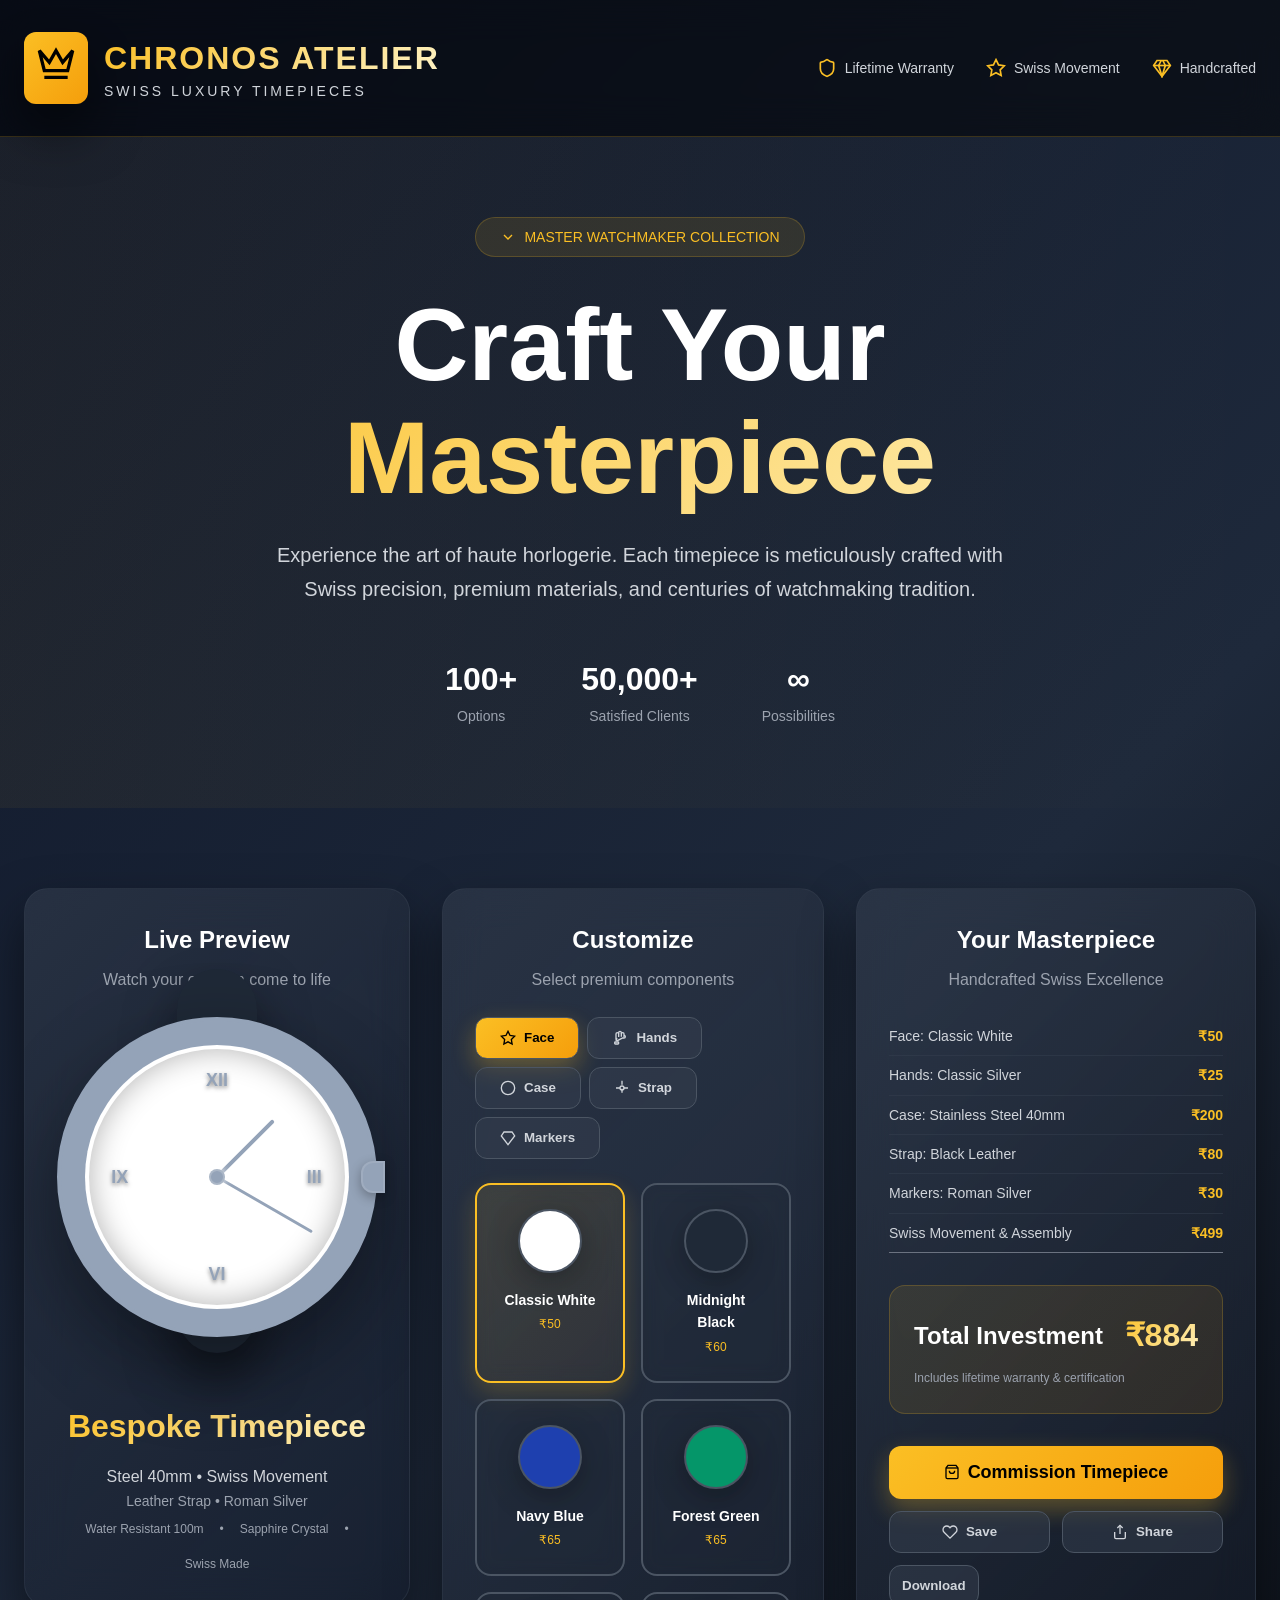
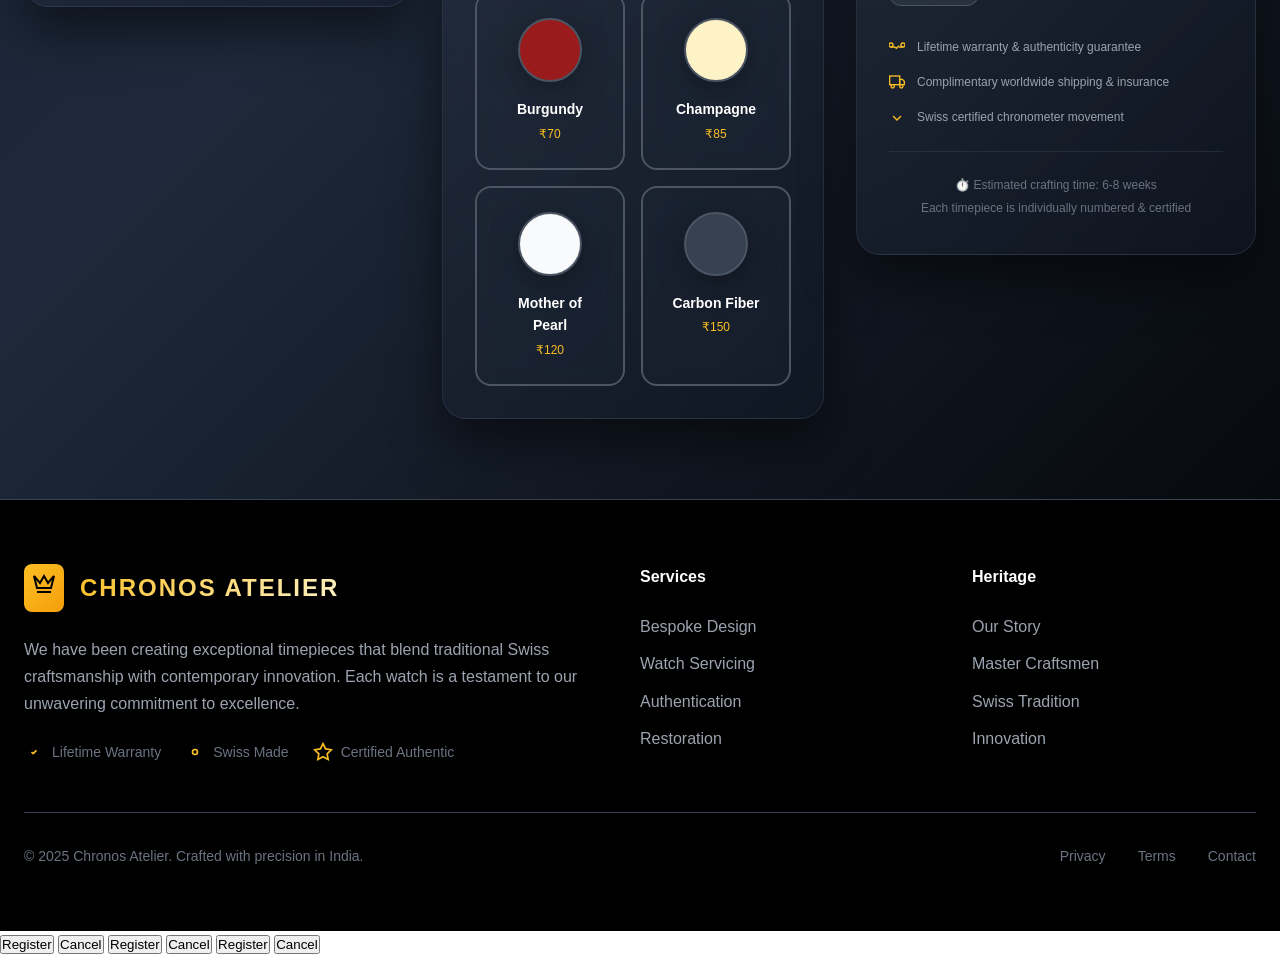
==== commit 4deb3bf6: "move files to root" ====
--- a/index.html
+++ b/index.html
@@ -5,8 +5,7 @@
     <meta name="viewport" content="width=device-width, initial-scale=1.0">
     <title>Chronos Atelier - Swiss Luxury Watch Customization</title>
     <link rel="stylesheet" href="style.css">
-    <link rel="icon" type="image/png" href="icon.png">
-    <a href="saved.html" style="color:gold; margin-left:20px;">My Designs</a>
+    <link rel="icon" type="image/png" href="Icon.png">
 </head>
 <body>
     <div class="min-h-screen bg-gradient">
@@ -287,85 +286,6 @@
     <script src="https://html2canvas.hertzen.com/dist/html2canvas.min.js"></script>
 </body>
 </html>
-=======
-<!DOCTYPE html>
-<html lang="en">
-<head>
-  <meta charset="UTF-8">
-  <meta name="viewport" content="width=device-width, initial-scale=1.0">
-  <title>Watch Customization</title>
-  <link rel="icon" type="image/x-icon" href="Icon.png">         
-  <link rel="stylesheet" href="style.css">              
-  <script src="script.js"></script>
-</head>
-<body>
-  <h1>Customize Your Watch</h1>
-  <div class="container">
-    
-    <!-- Watch Preview -->
-    <div class="watch-preview">
-      <div class="watch-dial">\12/</div>
-      <div class="watch-strap1"></div>
-      <div class="watch-strap2"></div>
-    </div>  
-
-    <!-- Customization Options -->
-    <div class="options">
-      
-      <!-- Shape -->
-      <div class="section">
-        <h2>Shape</h2>
-        <div class="shape-options">
-          <div class="circle-shape"></div>
-          <div class="square-shape"></div>
-        </div>
-      </div>
-
-      <!-- Strap -->
-      <div class="section">
-        <h2>Strap</h2>
-        <div class="strap-type">
-          <div class="option-box">Leather</div>
-          <div class="option-box">Metallic</div>
-        </div>
-      </div>
-
-      <!-- Strap Colors -->
-      <div class="section">
-        <h2>Colours of Strap</h2>
-        <div class="color-row">
-          <div class="color-box1"></div>
-          <div class="color-box"></div>
-          <div class="color-box"></div>
-          <div class="color-box"></div>
-          <div class="color-box"></div>
-        </div>
-      </div>
-
-      <!-- Dial Colors -->
-      <div class="section">
-        <h2>Colours of Dial</h2>
-        <div class="color-row">
-          <div class="color-box6"></div>
-          <div class="color-box"></div>
-          <div class="color-box"></div>
-          <div class="color-box"></div>
-          <div class="color-box"></div>
-        </div>
-      </div>
-
-      <!-- Buttons -->
-      <div class="section buttons">
-        <div class="btn">Clear</div>
-        <div class="btn">Add to Cart</div>
-      </div>
-
-    </div>
-  </div>
-</body>
-</html>
->>>>>>> c9777091fc405b35b4ad9d2cb103a209d96d338e
-
       <button onclick="register()">Register</button>
       <button onclick="closeRegister()">Cancel</button>
     </div>
--- a/style.css
+++ b/style.css
@@ -990,121 +990,62 @@
         grid-template-columns: repeat(2, 1fr);
     }
 }
-
-body {
-  background-color: black;
-  color: white;
-  font-family: sans-serif;
-  margin: 0;
-  padding: 0;
-}
-
-h1 {
-  text-align: center;
-  color: red;
-  font-size: 40px;
-  margin-top: 20px;
-}
-
-.container {
-  display: flex;
-  justify-content: space-between;
-  padding: 40px;
-}
-
-.watch-preview {
-  flex: 1;
-  display: flex;
-  flex-direction: column;
-  align-items: center;
-  gap: 20px;
-}
-
-.watch-dial {
-  width: 200px;
-  height: 200px;
-  border: 2px solid white;
-  border-radius: 50%;
-}
-
-.watch-strap1 {
-  width: 40px;
-  height: 300px;
-  background-color: white;
-}
-
-.watch-strap2 {
-  width: 40px;
-  height: 300px;
-  background-color: white;
-  bottom: 50%;
-}
-
-.options {
-  flex: 1;
-  display: flex;
-  flex-direction: column;
-  gap: 25px;
-}
-
-.section {
-  margin-bottom: 10px;
-}
-
-.shape-options {
-  display: flex;
-  gap: 10px;
-  margin-top: 5px;
-}
-
-.circle-shape{
-  width: 50px;
-  height: 50px;
-  border: 1px solid white;
-}
-.square-shape {
-  width: 50px;
-  height: 50px;
-  border: 1px solid white;
-  margin-left: 4%;
-}
-
-.circle-shape {
-  border-radius: 50%;
-}
-
-.option-box {
-  border: 1px solid white;
-  padding: 10px;
-  margin: 5px 5px 0 0;
-  display: inline-block;
-  text-align: center;
-  width: 100px;
-}
-
-.color-row {
-  display: flex;
-  gap: 10px;
-  margin-top: 5px;
-}
-
-.color-box {
-  width: 30px;
-  height: 30px;
-  border: 1px solid white;
-  text-align: center;
-  line-height: 30px;
-}
-
-.buttons {
-  display: flex;
-  gap: 20px;
-  margin-top: 20px;
-}
-
-.btn {
-  border: 1px solid white;
-  padding: 10px 20px;
-  cursor: pointer;
-}
-
+@media (max-width: 768px) {
+    .header-features {
+        display: none;
+    }
+    
+    .hero-stats {
+        gap: 32px;
+    }
+    
+    .customization-grid {
+        grid-template-columns: 1fr;
+        gap: 24px;
+    }
+    
+    .watch-case {
+        width: 280px;
+        height: 280px;
+    }
+    
+    .tabs {
+        justify-content: center;
+    }
+    
+    .tab {
+        flex: 1;
+        min-width: 0;
+        justify-content: center;
+    }
+    
+    .tab span {
+        display: none;
+    }
+    
+    .footer-content {
+        grid-template-columns: 1fr;
+        gap: 32px;
+    }
+    
+    .footer-bottom {
+        flex-direction: column;
+        text-align: center;
+    }
+}
+
+@media (max-width: 480px) {
+    .container {
+        padding: 0 16px;
+    }
+    
+    .watch-display-card,
+    .customization-card,
+    .price-card {
+        padding: 24px;
+    }
+    
+    .options-grid {
+        grid-template-columns: repeat(2, 1fr);
+    }
+}
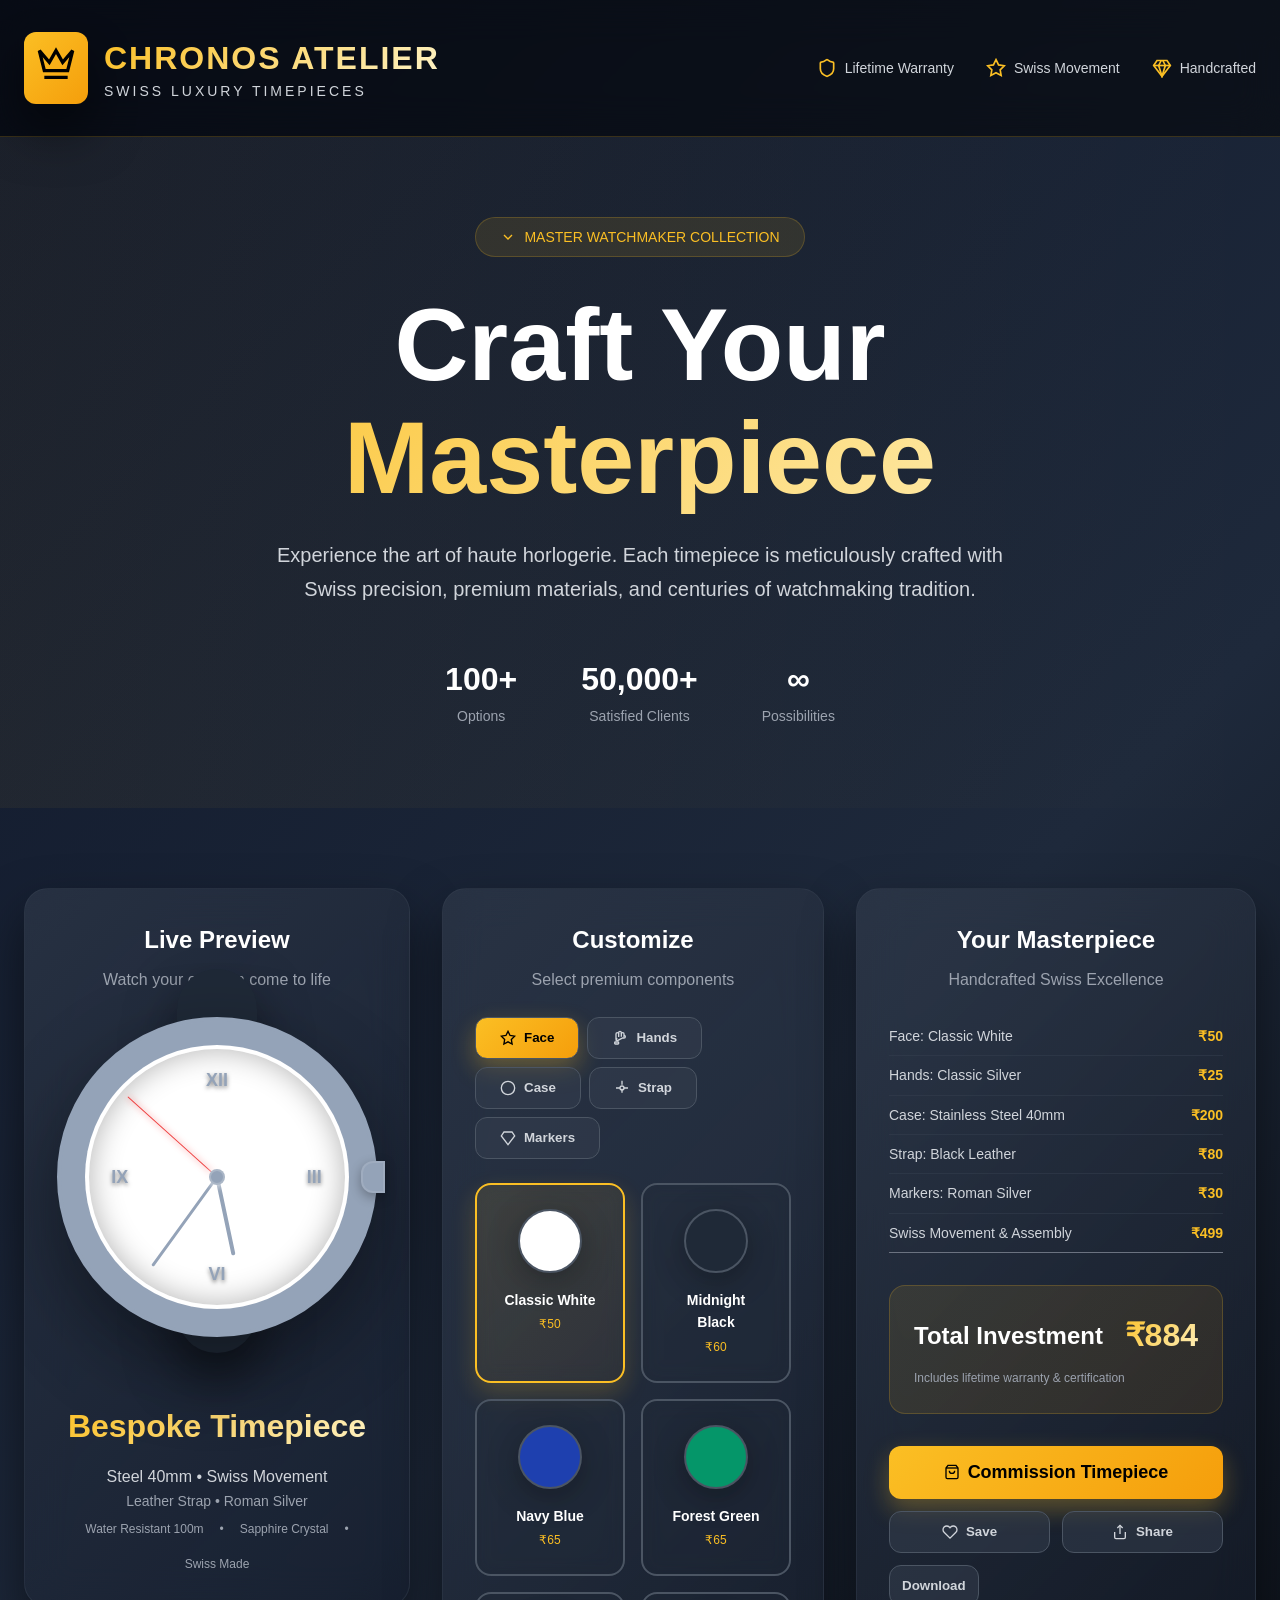
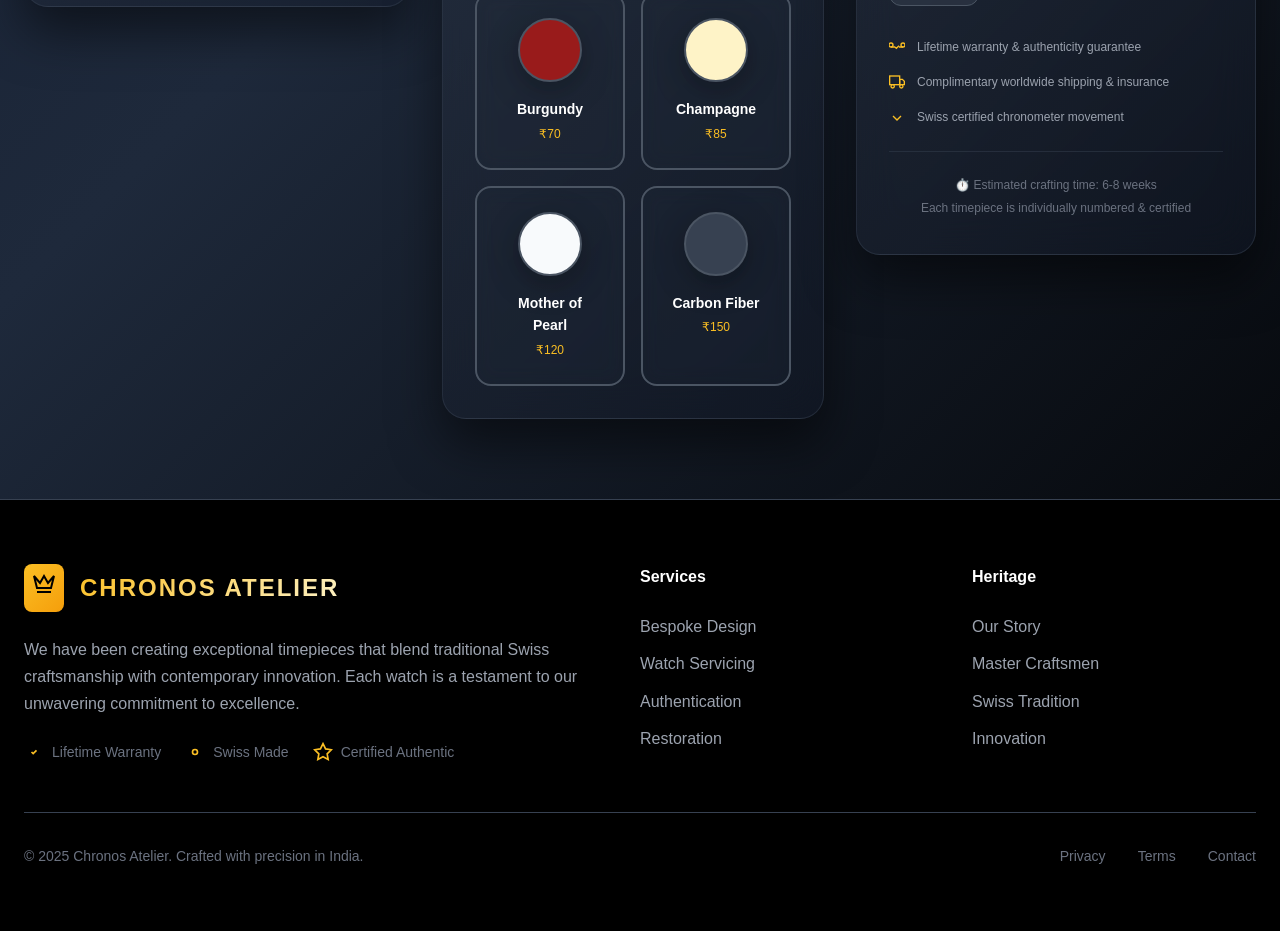
==== commit 06bc3bbf: "Clean up code: remove unnecessary lines, add simple comments for beginners, structure code properly" ====
--- a/index.html
+++ b/index.html
@@ -1,3 +1,4 @@
+<!-- This is a watch customization website. You can pick different parts to make your own watch! -->
 <!DOCTYPE html>
 <html lang="en">
 <head>
@@ -5,7 +6,7 @@
     <meta name="viewport" content="width=device-width, initial-scale=1.0">
     <title>Chronos Atelier - Swiss Luxury Watch Customization</title>
     <link rel="stylesheet" href="style.css">
-    <link rel="icon" type="image/png" href="Icon.png">
+    <link rel="icon" href="icon.png">
 </head>
 <body>
     <div class="min-h-screen bg-gradient">
@@ -285,34 +286,4 @@
     <script src="script.js"></script>
     <script src="https://html2canvas.hertzen.com/dist/html2canvas.min.js"></script>
 </body>
-</html>
-      <button onclick="register()">Register</button>
-      <button onclick="closeRegister()">Cancel</button>
-    </div>
-  </div>
-</div>
-    
-    <script src="script.js"></script>
-    <script src="https://html2canvas.hertzen.com/dist/html2canvas.min.js"></script>
-</body>
-</html>
-      <button onclick="register()">Register</button>
-      <button onclick="closeRegister()">Cancel</button>
-    </div>
-  </div>
-</div>
-    
-    <script src="script.js"></script>
-    <script src="https://html2canvas.hertzen.com/dist/html2canvas.min.js"></script>
-</body>
-</html>
-      <button onclick="register()">Register</button>
-      <button onclick="closeRegister()">Cancel</button>
-    </div>
-  </div>
-</div>
-    
-    <script src="script.js"></script>
-    <script src="https://html2canvas.hertzen.com/dist/html2canvas.min.js"></script>
-</body>
 </html>
--- a/style.css
+++ b/style.css
@@ -989,63 +989,4 @@
     .options-grid {
         grid-template-columns: repeat(2, 1fr);
     }
-}
-@media (max-width: 768px) {
-    .header-features {
-        display: none;
-    }
-    
-    .hero-stats {
-        gap: 32px;
-    }
-    
-    .customization-grid {
-        grid-template-columns: 1fr;
-        gap: 24px;
-    }
-    
-    .watch-case {
-        width: 280px;
-        height: 280px;
-    }
-    
-    .tabs {
-        justify-content: center;
-    }
-    
-    .tab {
-        flex: 1;
-        min-width: 0;
-        justify-content: center;
-    }
-    
-    .tab span {
-        display: none;
-    }
-    
-    .footer-content {
-        grid-template-columns: 1fr;
-        gap: 32px;
-    }
-    
-    .footer-bottom {
-        flex-direction: column;
-        text-align: center;
-    }
-}
-
-@media (max-width: 480px) {
-    .container {
-        padding: 0 16px;
-    }
-    
-    .watch-display-card,
-    .customization-card,
-    .price-card {
-        padding: 24px;
-    }
-    
-    .options-grid {
-        grid-template-columns: repeat(2, 1fr);
-    }
 }
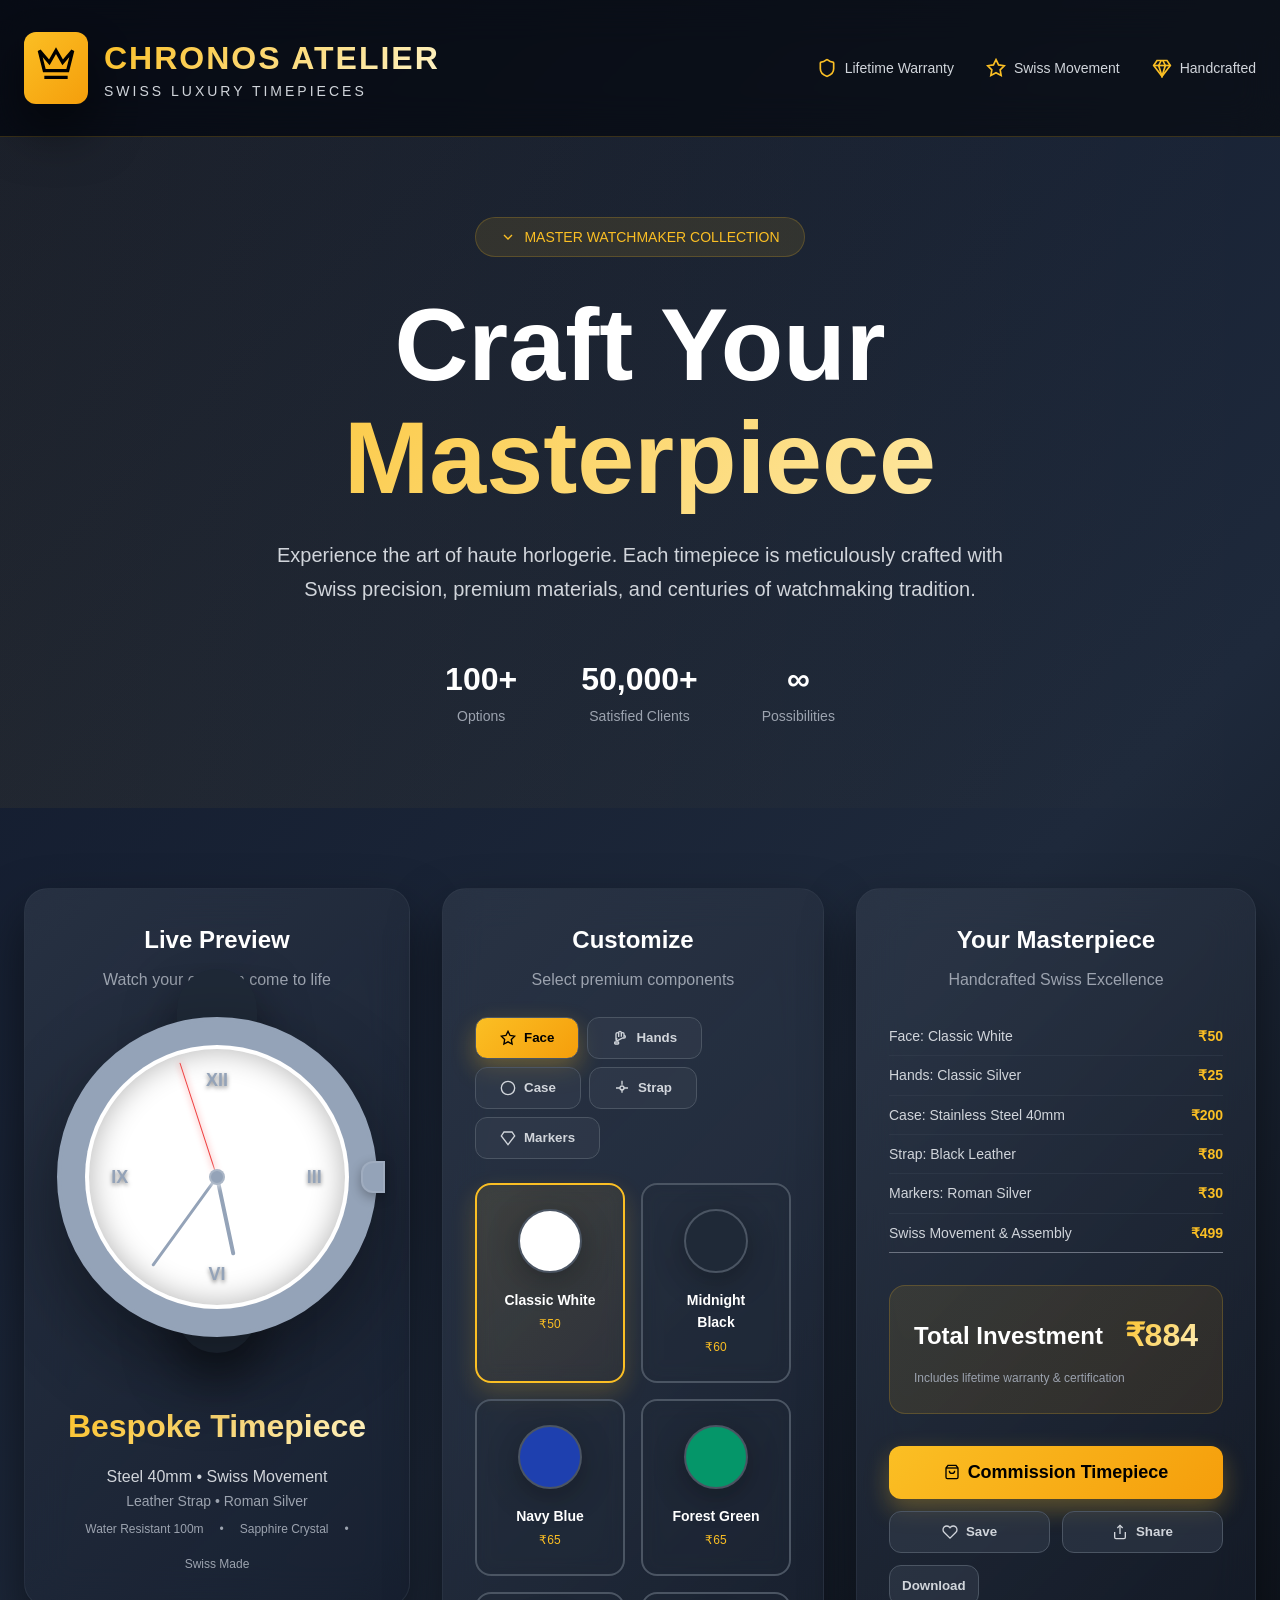
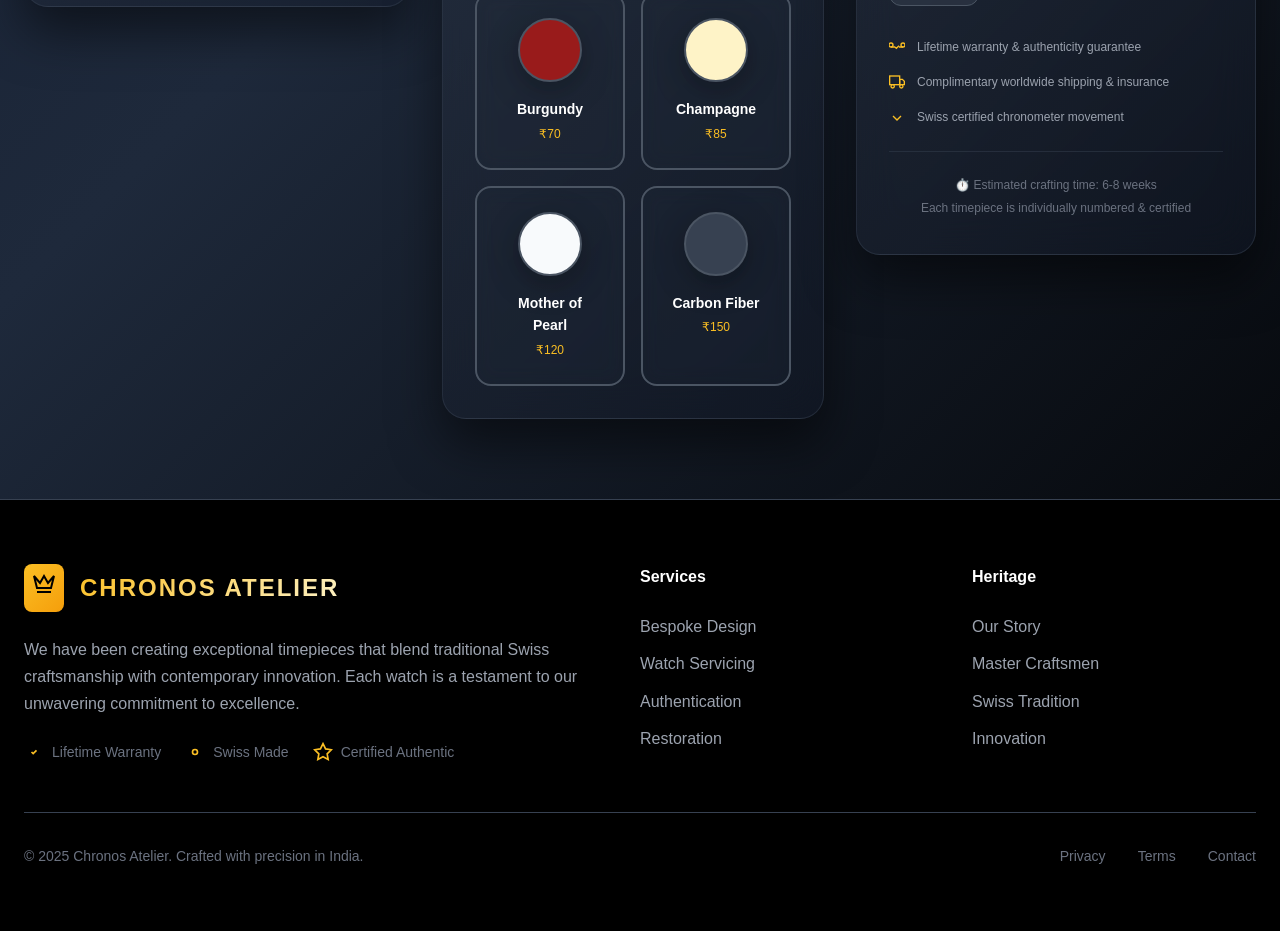
==== commit 0a9b1d62: "nothing" ====
--- a/index.html
+++ b/index.html
@@ -280,7 +280,7 @@
       <button onclick="register()">Register</button>
       <button onclick="closeRegister()">Cancel</button>
     </div>
-  </div>
+</div>
 </div>
     
     <script src="script.js"></script>
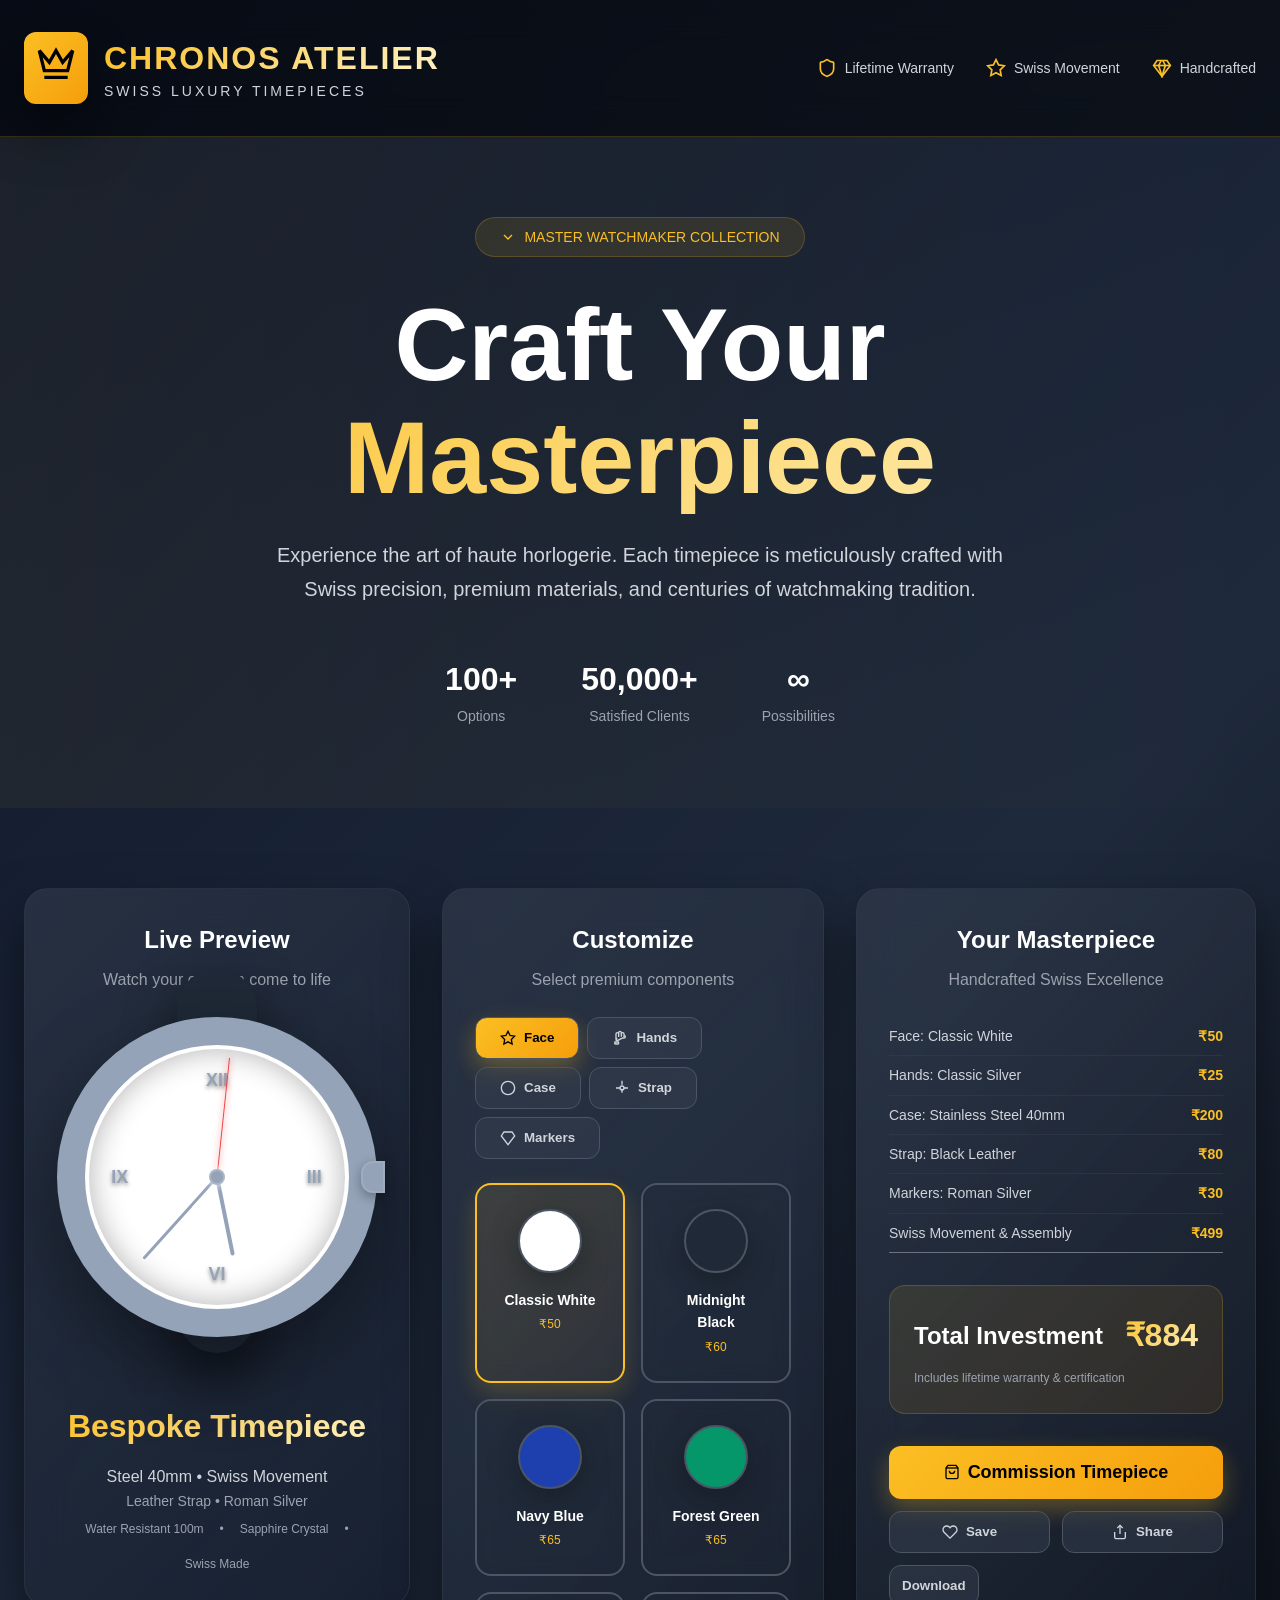
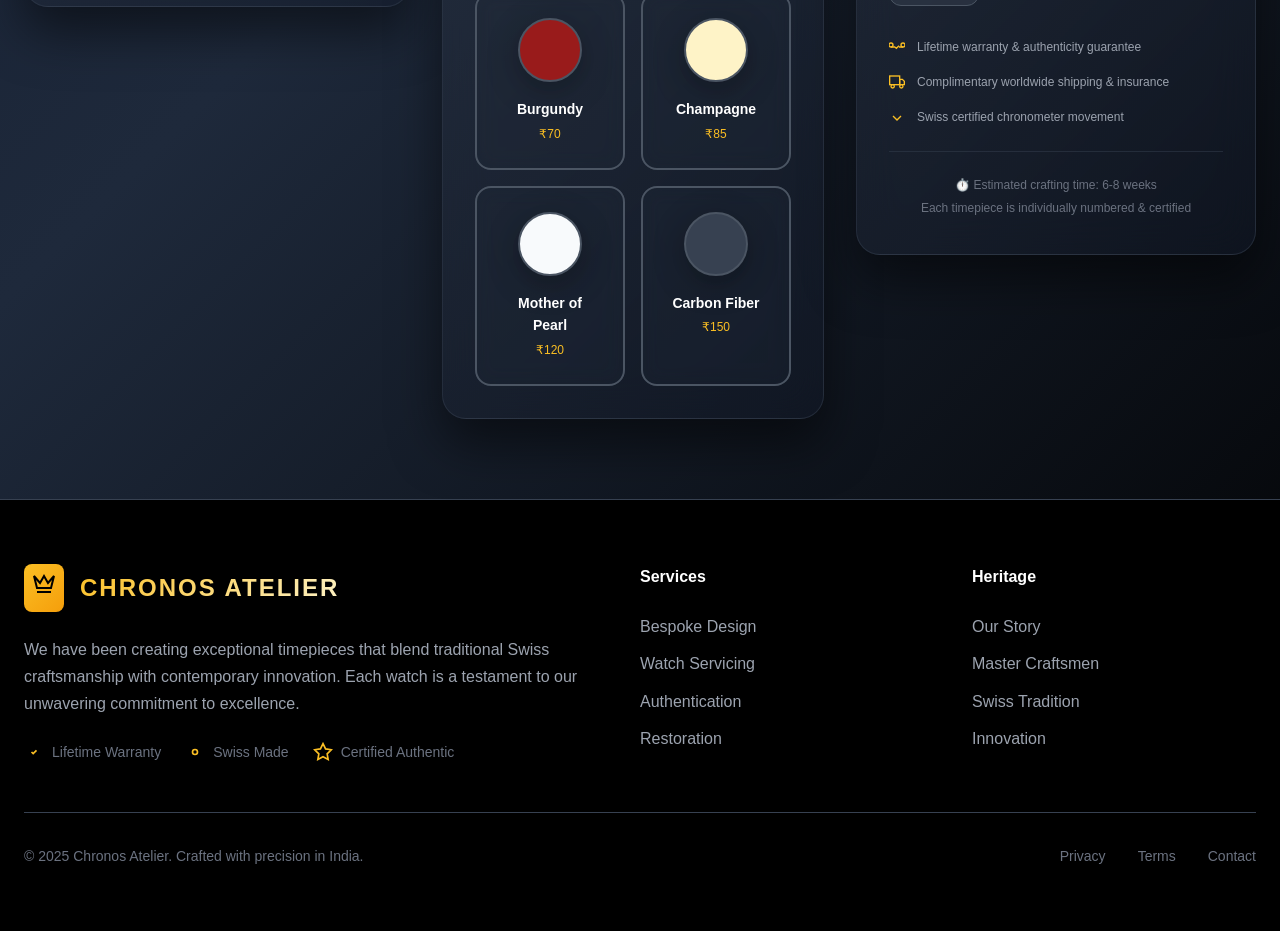
==== commit 20156204: "app" ====
--- a/index.html
+++ b/index.html
@@ -7,6 +7,7 @@
     <title>Chronos Atelier - Swiss Luxury Watch Customization</title>
     <link rel="stylesheet" href="style.css">
     <link rel="icon" href="icon.png">
+    <link rel="manifest" href="manifest.json">
 </head>
 <body>
     <div class="min-h-screen bg-gradient">
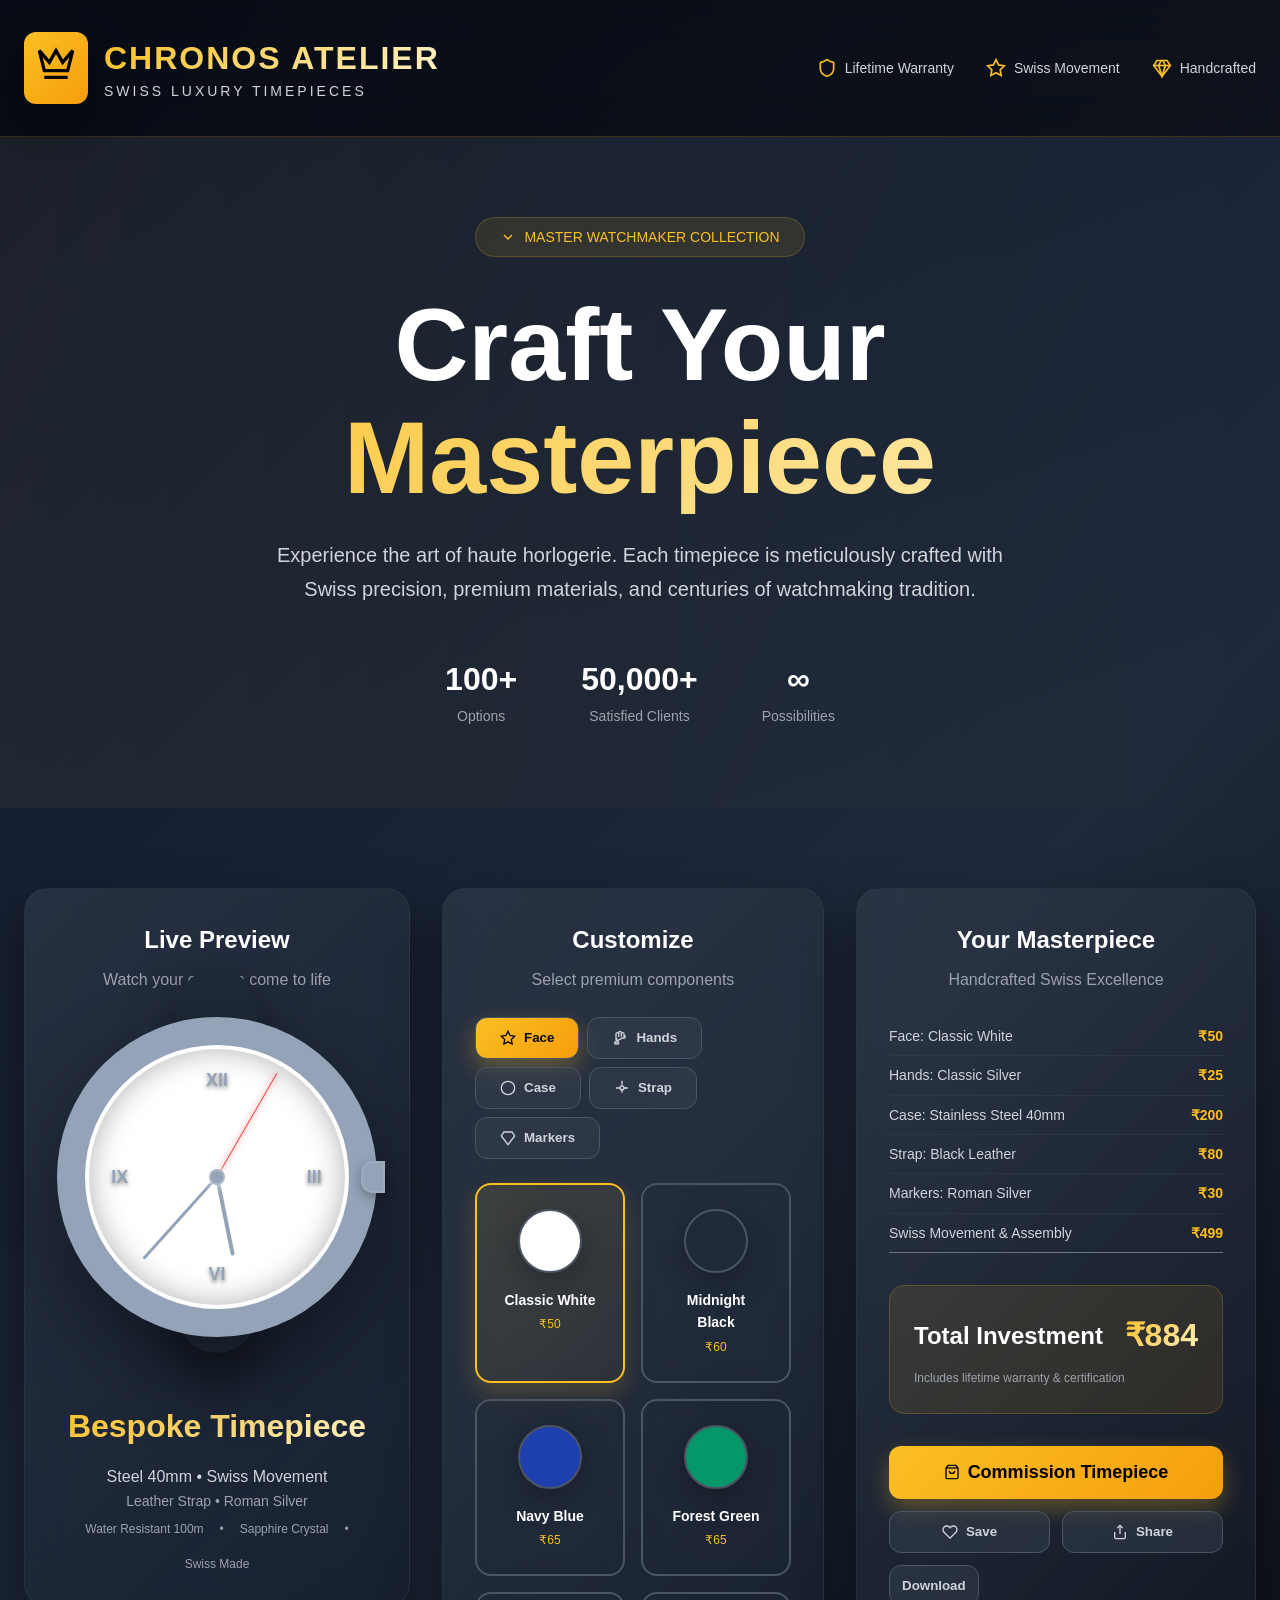
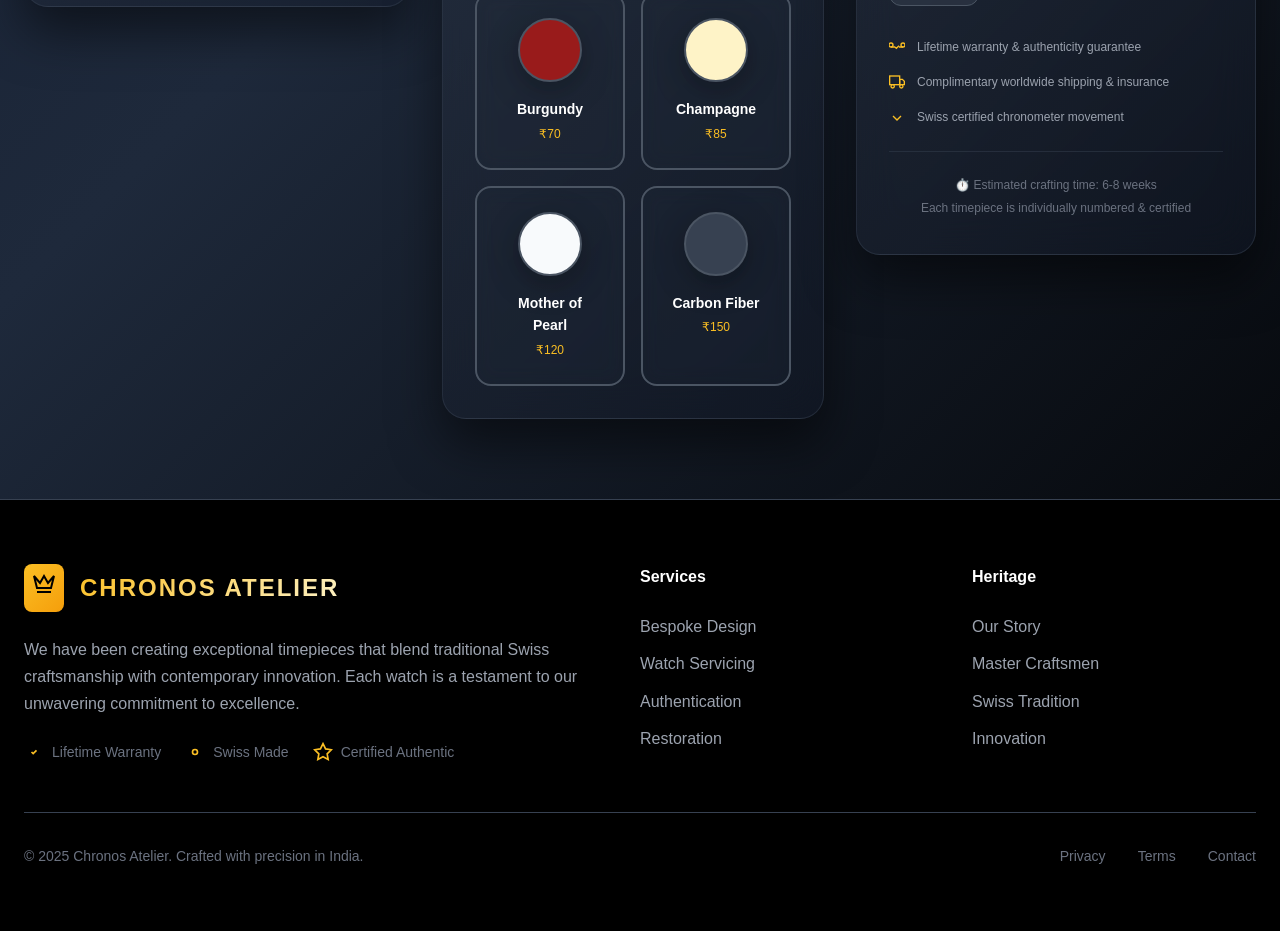
==== commit 6f8bee70: "app" ====
--- a/index.html
+++ b/index.html
@@ -7,7 +7,6 @@
     <title>Chronos Atelier - Swiss Luxury Watch Customization</title>
     <link rel="stylesheet" href="style.css">
     <link rel="icon" href="icon.png">
-    <link rel="manifest" href="manifest.json">
 </head>
 <body>
     <div class="min-h-screen bg-gradient">
